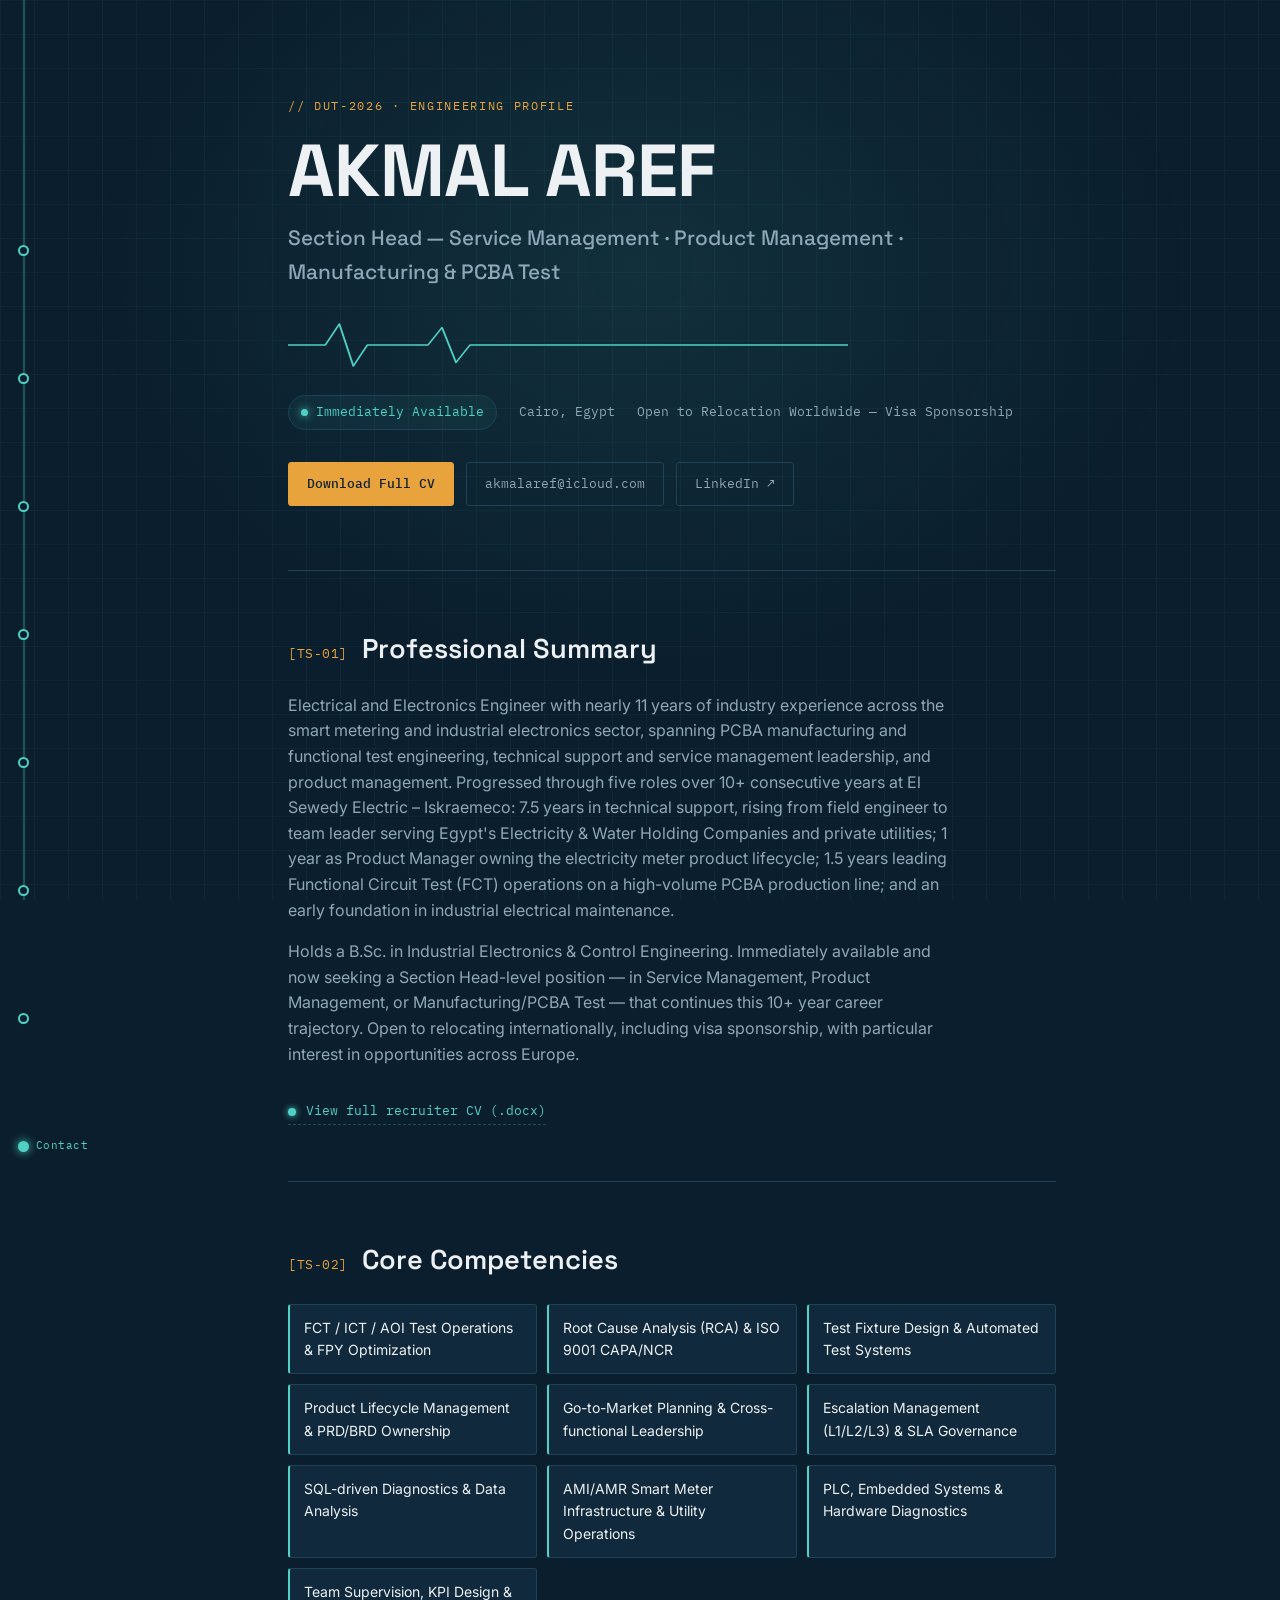
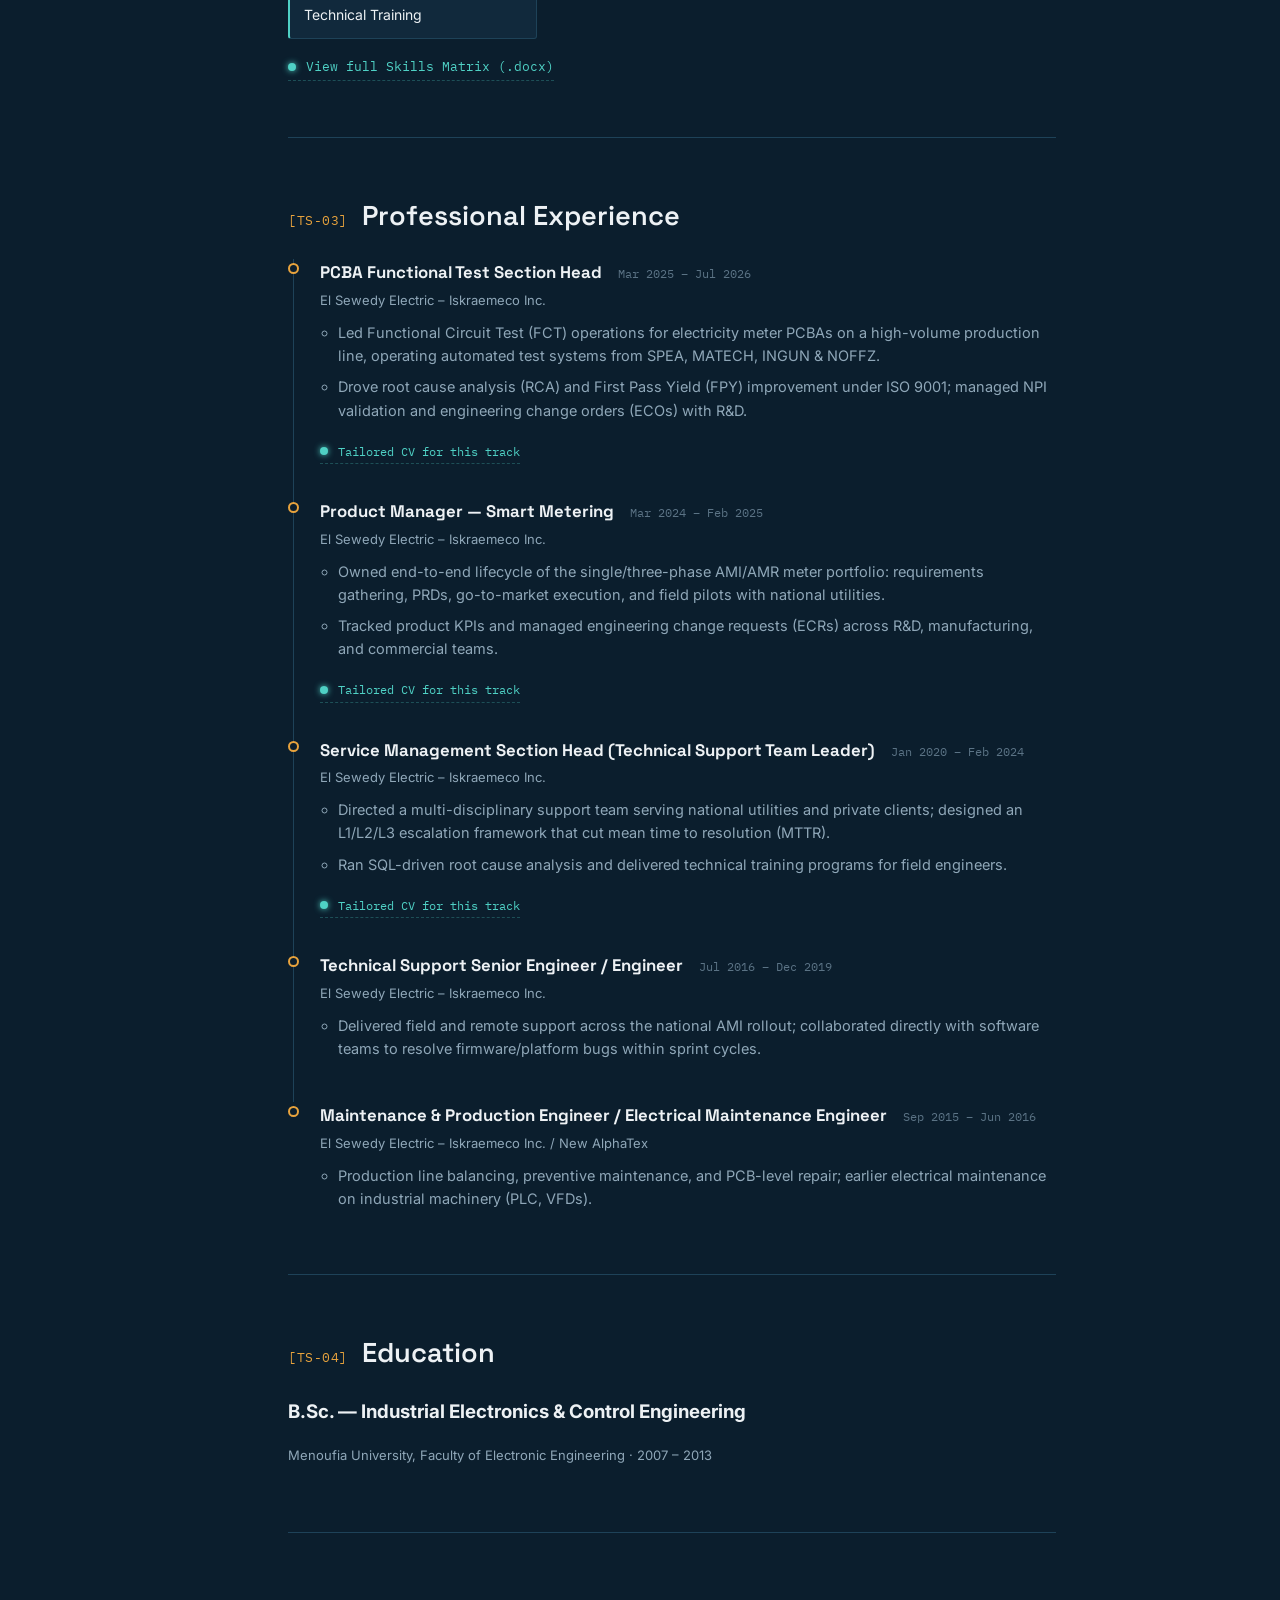
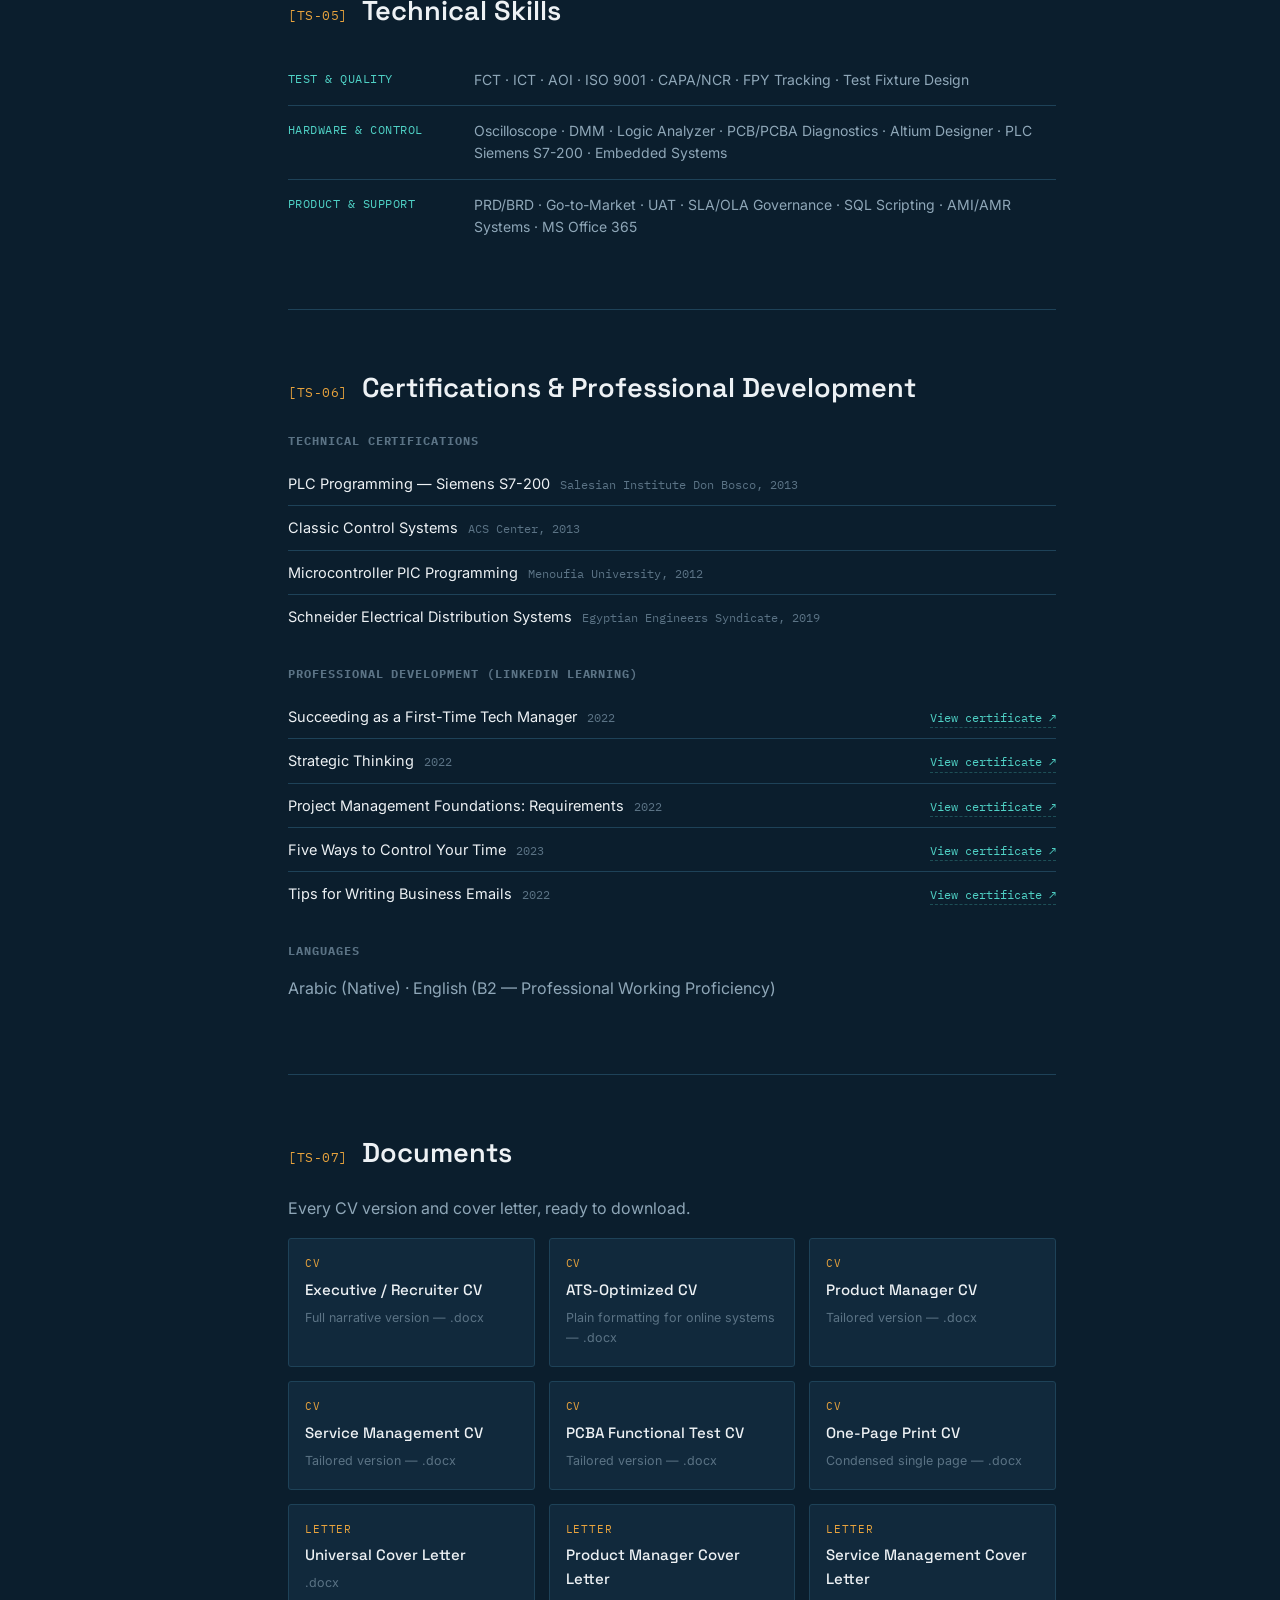
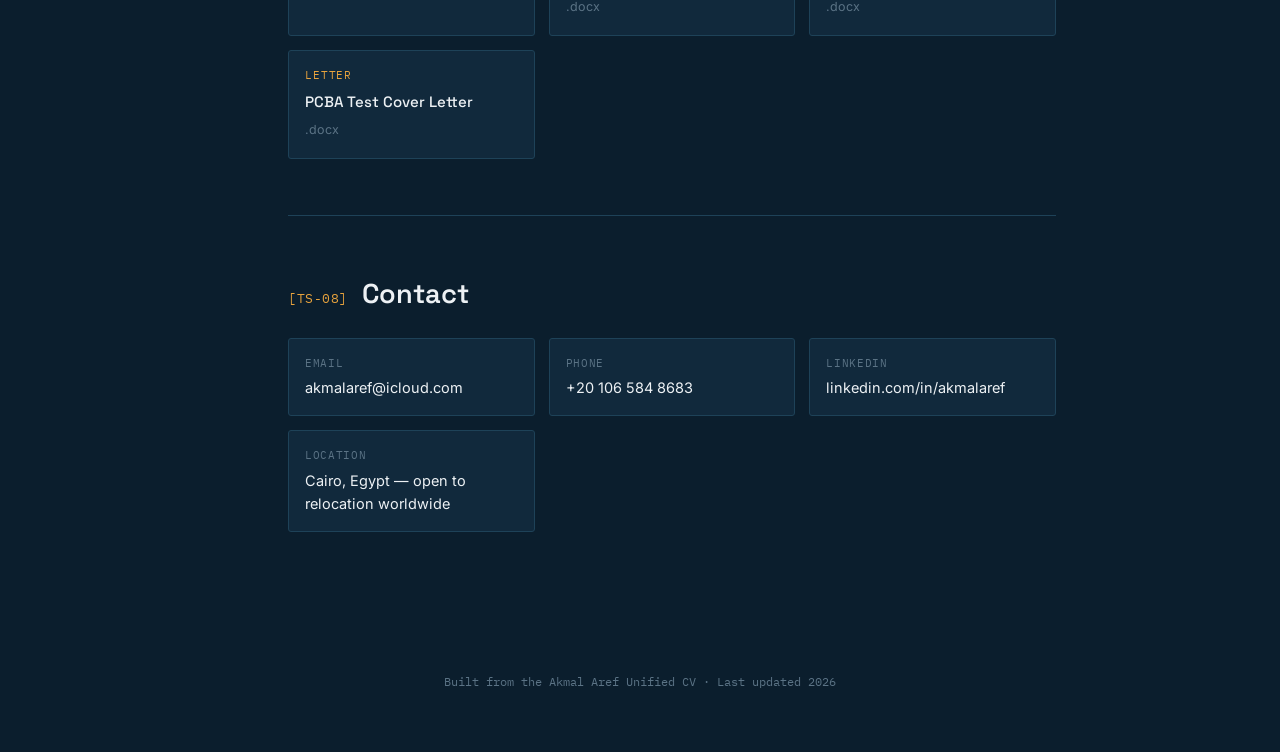
==== index.html @ 7214b097 "Add files via upload" ====
<!DOCTYPE html>
<html lang="en">
<head>
<meta charset="UTF-8" />
<meta name="viewport" content="width=device-width, initial-scale=1.0" />
<title>Akmal Aref — Section Head | Service Management · Product Management · Manufacturing &amp; PCBA Test</title>
<meta name="description" content="Portfolio of Akmal Aref — Electrical &amp; Electronics Engineer, 11+ years across service management, product management, and PCBA manufacturing test." />
<link rel="preconnect" href="https://fonts.googleapis.com">
<link rel="preconnect" href="https://fonts.gstatic.com" crossorigin>
<link href="https://fonts.googleapis.com/css2?family=Space+Grotesk:wght@400;500;600;700&family=Inter:wght@400;500;600&family=IBM+Plex+Mono:wght@400;500&display=swap" rel="stylesheet">
<link rel="stylesheet" href="css/styles.css">
</head>
<body>

  <!-- Background layers -->
  <div class="bg-grid" aria-hidden="true"></div>
  <div class="bg-glow" aria-hidden="true"></div>

  <!-- Circuit trace spine (nav + signature element) -->
  <nav class="trace-nav" aria-label="Section navigation">
    <svg class="trace-line" viewBox="0 0 40 1200" preserveAspectRatio="none" aria-hidden="true">
      <path d="M20 0 L20 1200" />
    </svg>
    <ul>
      <li><a href="#summary" data-label="TS-01"><span class="node"></span><span class="node-label">Summary</span></a></li>
      <li><a href="#competencies" data-label="TS-02"><span class="node"></span><span class="node-label">Competencies</span></a></li>
      <li><a href="#experience" data-label="TS-03"><span class="node"></span><span class="node-label">Experience</span></a></li>
      <li><a href="#education" data-label="TS-04"><span class="node"></span><span class="node-label">Education</span></a></li>
      <li><a href="#skills" data-label="TS-05"><span class="node"></span><span class="node-label">Skills</span></a></li>
      <li><a href="#certifications" data-label="TS-06"><span class="node"></span><span class="node-label">Certifications</span></a></li>
      <li><a href="#documents" data-label="TS-07"><span class="node"></span><span class="node-label">Documents</span></a></li>
      <li><a href="#contact" data-label="TS-08"><span class="node"></span><span class="node-label">Contact</span></a></li>
    </ul>
  </nav>

  <header class="hero">
    <div class="hero-inner">
      <p class="eyebrow">// DUT-2026 · ENGINEERING PROFILE</p>
      <h1>AKMAL AREF</h1>
      <p class="hero-role">Section Head — Service Management · Product Management · Manufacturing &amp; PCBA Test</p>

      <svg class="scope-trace" viewBox="0 0 600 80" preserveAspectRatio="none" aria-hidden="true">
        <polyline class="scope-path" points="0,40 40,40 55,10 70,70 85,40 130,40 150,40 165,15 180,65 195,40 240,40 600,40" />
      </svg>

      <div class="hero-meta">
        <span class="status-chip"><span class="dot"></span> Immediately Available</span>
        <span class="meta-item">Cairo, Egypt</span>
        <span class="meta-item">Open to Relocation Worldwide — Visa Sponsorship</span>
      </div>

      <div class="hero-links">
        <a class="btn btn-primary" href="documents/Akmal_Aref_CV_Unified_Formatted.docx" download>Download Full CV</a>
        <a class="btn btn-ghost" href="mailto:akmalaref@icloud.com">akmalaref@icloud.com</a>
        <a class="btn btn-ghost" href="https://linkedin.com/in/akmalaref" target="_blank" rel="noopener">LinkedIn ↗</a>
      </div>
    </div>
  </header>

  <main>

    <!-- TS-01 SUMMARY -->
    <section id="summary" class="station">
      <div class="station-head">
        <span class="station-code">[TS-01]</span>
        <h2>Professional Summary</h2>
      </div>
      <div class="station-body">
        <p>
          Electrical and Electronics Engineer with nearly 11 years of industry experience across the smart
          metering and industrial electronics sector, spanning PCBA manufacturing and functional test
          engineering, technical support and service management leadership, and product management.
          Progressed through five roles over 10+ consecutive years at El Sewedy Electric – Iskraemeco:
          7.5 years in technical support, rising from field engineer to team leader serving Egypt's
          Electricity &amp; Water Holding Companies and private utilities; 1 year as Product Manager owning
          the electricity meter product lifecycle; 1.5 years leading Functional Circuit Test (FCT)
          operations on a high-volume PCBA production line; and an early foundation in industrial
          electrical maintenance.
        </p>
        <p>
          Holds a B.Sc. in Industrial Electronics &amp; Control Engineering. Immediately available and
          now seeking a Section Head-level position — in Service Management, Product Management, or
          Manufacturing/PCBA Test — that continues this 10+ year career trajectory. Open to relocating
          internationally, including visa sponsorship, with particular interest in opportunities across Europe.
        </p>
        <a class="doc-link" href="documents/Akmal_Aref_CV_Unified_Formatted.docx" download>
          <span class="pin"></span> View full recruiter CV (.docx)
        </a>
      </div>
    </section>

    <!-- TS-02 CORE COMPETENCIES -->
    <section id="competencies" class="station">
      <div class="station-head">
        <span class="station-code">[TS-02]</span>
        <h2>Core Competencies</h2>
      </div>
      <div class="station-body">
        <ul class="chip-grid">
          <li>FCT / ICT / AOI Test Operations &amp; FPY Optimization</li>
          <li>Root Cause Analysis (RCA) &amp; ISO 9001 CAPA/NCR</li>
          <li>Test Fixture Design &amp; Automated Test Systems</li>
          <li>Product Lifecycle Management &amp; PRD/BRD Ownership</li>
          <li>Go-to-Market Planning &amp; Cross-functional Leadership</li>
          <li>Escalation Management (L1/L2/L3) &amp; SLA Governance</li>
          <li>SQL-driven Diagnostics &amp; Data Analysis</li>
          <li>AMI/AMR Smart Meter Infrastructure &amp; Utility Operations</li>
          <li>PLC, Embedded Systems &amp; Hardware Diagnostics</li>
          <li>Team Supervision, KPI Design &amp; Technical Training</li>
        </ul>
        <a class="doc-link" href="documents/17_Skills_Matrix.docx" download>
          <span class="pin"></span> View full Skills Matrix (.docx)
        </a>
      </div>
    </section>

    <!-- TS-03 EXPERIENCE -->
    <section id="experience" class="station">
      <div class="station-head">
        <span class="station-code">[TS-03]</span>
        <h2>Professional Experience</h2>
      </div>
      <div class="station-body">
        <ol class="timeline">

          <li class="timeline-item">
            <div class="timeline-node"></div>
            <div class="timeline-content">
              <div class="role-head">
                <h3>PCBA Functional Test Section Head</h3>
                <span class="dates">Mar 2025 – Jul 2026</span>
              </div>
              <p class="org">El Sewedy Electric – Iskraemeco Inc.</p>
              <ul>
                <li>Led Functional Circuit Test (FCT) operations for electricity meter PCBAs on a high-volume production line, operating automated test systems from SPEA, MATECH, INGUN &amp; NOFFZ.</li>
                <li>Drove root cause analysis (RCA) and First Pass Yield (FPY) improvement under ISO 9001; managed NPI validation and engineering change orders (ECOs) with R&amp;D.</li>
              </ul>
              <a class="doc-link small" href="documents/Akmal_Aref_FCT_Manufacturing_ATS.docx" download><span class="pin"></span> Tailored CV for this track</a>
            </div>
          </li>

          <li class="timeline-item">
            <div class="timeline-node"></div>
            <div class="timeline-content">
              <div class="role-head">
                <h3>Product Manager — Smart Metering</h3>
                <span class="dates">Mar 2024 – Feb 2025</span>
              </div>
              <p class="org">El Sewedy Electric – Iskraemeco Inc.</p>
              <ul>
                <li>Owned end-to-end lifecycle of the single/three-phase AMI/AMR meter portfolio: requirements gathering, PRDs, go-to-market execution, and field pilots with national utilities.</li>
                <li>Tracked product KPIs and managed engineering change requests (ECRs) across R&amp;D, manufacturing, and commercial teams.</li>
              </ul>
              <a class="doc-link small" href="documents/Akmal_Aref_ProductManager_ATS.docx" download><span class="pin"></span> Tailored CV for this track</a>
            </div>
          </li>

          <li class="timeline-item">
            <div class="timeline-node"></div>
            <div class="timeline-content">
              <div class="role-head">
                <h3>Service Management Section Head (Technical Support Team Leader)</h3>
                <span class="dates">Jan 2020 – Feb 2024</span>
              </div>
              <p class="org">El Sewedy Electric – Iskraemeco Inc.</p>
              <ul>
                <li>Directed a multi-disciplinary support team serving national utilities and private clients; designed an L1/L2/L3 escalation framework that cut mean time to resolution (MTTR).</li>
                <li>Ran SQL-driven root cause analysis and delivered technical training programs for field engineers.</li>
              </ul>
              <a class="doc-link small" href="documents/Akmal_Aref_Service_Management_ATS.docx" download><span class="pin"></span> Tailored CV for this track</a>
            </div>
          </li>

          <li class="timeline-item">
            <div class="timeline-node"></div>
            <div class="timeline-content">
              <div class="role-head">
                <h3>Technical Support Senior Engineer / Engineer</h3>
                <span class="dates">Jul 2016 – Dec 2019</span>
              </div>
              <p class="org">El Sewedy Electric – Iskraemeco Inc.</p>
              <ul>
                <li>Delivered field and remote support across the national AMI rollout; collaborated directly with software teams to resolve firmware/platform bugs within sprint cycles.</li>
              </ul>
            </div>
          </li>

          <li class="timeline-item">
            <div class="timeline-node"></div>
            <div class="timeline-content">
              <div class="role-head">
                <h3>Maintenance &amp; Production Engineer / Electrical Maintenance Engineer</h3>
                <span class="dates">Sep 2015 – Jun 2016</span>
              </div>
              <p class="org">El Sewedy Electric – Iskraemeco Inc. / New AlphaTex</p>
              <ul>
                <li>Production line balancing, preventive maintenance, and PCB-level repair; earlier electrical maintenance on industrial machinery (PLC, VFDs).</li>
              </ul>
            </div>
          </li>

        </ol>
      </div>
    </section>

    <!-- TS-04 EDUCATION -->
    <section id="education" class="station">
      <div class="station-head">
        <span class="station-code">[TS-04]</span>
        <h2>Education</h2>
      </div>
      <div class="station-body">
        <h3>B.Sc. — Industrial Electronics &amp; Control Engineering</h3>
        <p class="org">Menoufia University, Faculty of Electronic Engineering · 2007 – 2013</p>
      </div>
    </section>

    <!-- TS-05 SKILLS -->
    <section id="skills" class="station">
      <div class="station-head">
        <span class="station-code">[TS-05]</span>
        <h2>Technical Skills</h2>
      </div>
      <div class="station-body">
        <div class="skill-row"><span class="skill-label">Test &amp; Quality</span><span>FCT · ICT · AOI · ISO 9001 · CAPA/NCR · FPY Tracking · Test Fixture Design</span></div>
        <div class="skill-row"><span class="skill-label">Hardware &amp; Control</span><span>Oscilloscope · DMM · Logic Analyzer · PCB/PCBA Diagnostics · Altium Designer · PLC Siemens S7-200 · Embedded Systems</span></div>
        <div class="skill-row"><span class="skill-label">Product &amp; Support</span><span>PRD/BRD · Go-to-Market · UAT · SLA/OLA Governance · SQL Scripting · AMI/AMR Systems · MS Office 365</span></div>
      </div>
    </section>

    <!-- TS-06 CERTIFICATIONS -->
    <section id="certifications" class="station">
      <div class="station-head">
        <span class="station-code">[TS-06]</span>
        <h2>Certifications &amp; Professional Development</h2>
      </div>
      <div class="station-body">
        <h3 class="sub-h">Technical Certifications</h3>
        <ul class="cert-list">
          <li>PLC Programming — Siemens S7-200 <span class="cert-year">Salesian Institute Don Bosco, 2013</span></li>
          <li>Classic Control Systems <span class="cert-year">ACS Center, 2013</span></li>
          <li>Microcontroller PIC Programming <span class="cert-year">Menoufia University, 2012</span></li>
          <li>Schneider Electrical Distribution Systems <span class="cert-year">Egyptian Engineers Syndicate, 2019</span></li>
        </ul>

        <h3 class="sub-h">Professional Development (LinkedIn Learning)</h3>
        <ul class="cert-list">
          <li>
            Succeeding as a First-Time Tech Manager <span class="cert-year">2022</span>
            <a class="cert-link" href="documents/certificates/CertificateOfCompletion_Succeeding_as_a_FirstTime_Tech_Manager_2019.pdf" target="_blank">View certificate ↗</a>
          </li>
          <li>
            Strategic Thinking <span class="cert-year">2022</span>
            <a class="cert-link" href="documents/certificates/CertificateOfCompletion_Strategic_Thinking_2017.pdf" target="_blank">View certificate ↗</a>
          </li>
          <li>
            Project Management Foundations: Requirements <span class="cert-year">2022</span>
            <a class="cert-link" href="documents/certificates/CertificateOfCompletion_Project_Management_Foundations_Requirements.pdf" target="_blank">View certificate ↗</a>
          </li>
          <li>
            Five Ways to Control Your Time <span class="cert-year">2023</span>
            <a class="cert-link" href="documents/certificates/CertificateOfCompletion_Five_Ways_to_Control_Your_Time.pdf" target="_blank">View certificate ↗</a>
          </li>
          <li>
            Tips for Writing Business Emails <span class="cert-year">2022</span>
            <a class="cert-link" href="documents/certificates/CertificateOfCompletion_Tips_for_Writing_Business_Emails.pdf" target="_blank">View certificate ↗</a>
          </li>
        </ul>

        <h3 class="sub-h">Languages</h3>
        <p>Arabic (Native) · English (B2 — Professional Working Proficiency)</p>
      </div>
    </section>

    <!-- TS-07 DOCUMENTS -->
    <section id="documents" class="station">
      <div class="station-head">
        <span class="station-code">[TS-07]</span>
        <h2>Documents</h2>
      </div>
      <div class="station-body">
        <p class="station-intro">Every CV version and cover letter, ready to download.</p>
        <div class="doc-grid">
          <a class="doc-card" href="documents/Akmal_Aref_CV_Unified_Formatted.docx" download>
            <span class="doc-tag">CV</span>
            <span class="doc-title">Executive / Recruiter CV</span>
            <span class="doc-sub">Full narrative version — .docx</span>
          </a>
          <a class="doc-card" href="documents/Akmal_Aref_CV_Unified_ATS.docx" download>
            <span class="doc-tag">CV</span>
            <span class="doc-title">ATS-Optimized CV</span>
            <span class="doc-sub">Plain formatting for online systems — .docx</span>
          </a>
          <a class="doc-card" href="documents/Akmal_Aref_ProductManager_ATS.docx" download>
            <span class="doc-tag">CV</span>
            <span class="doc-title">Product Manager CV</span>
            <span class="doc-sub">Tailored version — .docx</span>
          </a>
          <a class="doc-card" href="documents/Akmal_Aref_Service_Management_ATS.docx" download>
            <span class="doc-tag">CV</span>
            <span class="doc-title">Service Management CV</span>
            <span class="doc-sub">Tailored version — .docx</span>
          </a>
          <a class="doc-card" href="documents/Akmal_Aref_FCT_Manufacturing_ATS.docx" download>
            <span class="doc-tag">CV</span>
            <span class="doc-title">PCBA Functional Test CV</span>
            <span class="doc-sub">Tailored version — .docx</span>
          </a>
          <a class="doc-card" href="documents/Akmal_Aref_CV_OnePage_Print.docx" download>
            <span class="doc-tag">CV</span>
            <span class="doc-title">One-Page Print CV</span>
            <span class="doc-sub">Condensed single page — .docx</span>
          </a>
          <a class="doc-card" href="documents/Akmal_Aref_CoverLetter.docx" download>
            <span class="doc-tag">Letter</span>
            <span class="doc-title">Universal Cover Letter</span>
            <span class="doc-sub">.docx</span>
          </a>
          <a class="doc-card" href="documents/Akmal_Aref_ProductManager_CoverLetter.docx" download>
            <span class="doc-tag">Letter</span>
            <span class="doc-title">Product Manager Cover Letter</span>
            <span class="doc-sub">.docx</span>
          </a>
          <a class="doc-card" href="documents/Akmal_Aref_Service_Management_CoverLetter.docx" download>
            <span class="doc-tag">Letter</span>
            <span class="doc-title">Service Management Cover Letter</span>
            <span class="doc-sub">.docx</span>
          </a>
          <a class="doc-card" href="documents/Akmal_Aref_FCT_Manufacturing_CoverLetter.docx" download>
            <span class="doc-tag">Letter</span>
            <span class="doc-title">PCBA Test Cover Letter</span>
            <span class="doc-sub">.docx</span>
          </a>
        </div>
      </div>
    </section>

    <!-- TS-08 CONTACT -->
    <section id="contact" class="station station-contact">
      <div class="station-head">
        <span class="station-code">[TS-08]</span>
        <h2>Contact</h2>
      </div>
      <div class="station-body">
        <div class="contact-grid">
          <a class="contact-item" href="mailto:akmalaref@icloud.com">
            <span class="contact-label">Email</span>
            <span class="contact-value">akmalaref@icloud.com</span>
          </a>
          <a class="contact-item" href="tel:+201065848683">
            <span class="contact-label">Phone</span>
            <span class="contact-value">+20 106 584 8683</span>
          </a>
          <a class="contact-item" href="https://linkedin.com/in/akmalaref" target="_blank" rel="noopener">
            <span class="contact-label">LinkedIn</span>
            <span class="contact-value">linkedin.com/in/akmalaref</span>
          </a>
          <div class="contact-item">
            <span class="contact-label">Location</span>
            <span class="contact-value">Cairo, Egypt — open to relocation worldwide</span>
          </div>
        </div>
      </div>
    </section>

  </main>

  <footer class="site-footer">
    <p>Built from the Akmal Aref Unified CV · Last updated 2026</p>
  </footer>

  <script src="js/script.js"></script>
</body>
</html>
---- css/styles.css ----
/* ============================================================
   AKMAL AREF — PORTFOLIO
   Design language: engineering blueprint / circuit schematic.
   Drawn from the subject's own world — PCB test reports,
   oscilloscope traces, routed circuit boards — rather than a
   generic template.
   ============================================================ */

:root {
  /* Color */
  --bg: #0B1E2D;
  --bg-alt: #0E2434;
  --panel: #11293C;
  --panel-border: #1E4258;
  --trace: #4FD1C5;
  --trace-dim: rgba(79, 209, 197, 0.28);
  --copper: #E8A33D;
  --text: #EDF1F4;
  --text-muted: #8FA7B8;
  --text-faint: #5B7385;

  /* Type */
  --font-display: 'Space Grotesk', sans-serif;
  --font-body: 'Inter', sans-serif;
  --font-mono: 'IBM Plex Mono', monospace;

  /* Layout */
  --spine-x: 28px;
  --max-width: 880px;
  --radius: 3px;
}

@media (min-width: 720px) {
  :root { --spine-x: 48px; }
}

* { box-sizing: border-box; }

html { scroll-behavior: smooth; }

@media (prefers-reduced-motion: reduce) {
  html { scroll-behavior: auto; }
  * { animation-duration: 0.001ms !important; animation-iteration-count: 1 !important; transition-duration: 0.001ms !important; }
}

body {
  margin: 0;
  background: var(--bg);
  color: var(--text);
  font-family: var(--font-body);
  font-size: 16px;
  line-height: 1.6;
  position: relative;
  overflow-x: hidden;
}

a { color: inherit; }

/* ---------- Background layers ---------- */

.bg-grid {
  position: fixed;
  inset: 0;
  background-image:
    linear-gradient(rgba(79, 209, 197, 0.05) 1px, transparent 1px),
    linear-gradient(90deg, rgba(79, 209, 197, 0.05) 1px, transparent 1px);
  background-size: 34px 34px;
  z-index: 0;
  pointer-events: none;
}

.bg-glow {
  position: fixed;
  top: -20%;
  left: 50%;
  transform: translateX(-50%);
  width: 1200px;
  height: 900px;
  background: radial-gradient(ellipse at center, rgba(79, 209, 197, 0.10) 0%, rgba(11, 30, 45, 0) 65%);
  z-index: 0;
  pointer-events: none;
}

/* ---------- Circuit trace spine / nav ---------- */

.trace-nav {
  position: fixed;
  top: 0;
  left: 0;
  bottom: 0;
  width: var(--spine-x);
  z-index: 10;
  display: none;
}

@media (min-width: 980px) {
  .trace-nav { display: block; }
}

.trace-line {
  position: absolute;
  top: 0;
  left: 0;
  width: 100%;
  height: 100%;
}

.trace-line path {
  fill: none;
  stroke: var(--trace-dim);
  stroke-width: 2;
}

.trace-nav ul {
  position: absolute;
  top: 240px;
  left: 0;
  width: 100%;
  list-style: none;
  margin: 0;
  padding: 0;
  display: flex;
  flex-direction: column;
  gap: 108px;
}

.trace-nav a {
  position: relative;
  display: flex;
  align-items: center;
  text-decoration: none;
  height: 20px;
}

.node {
  width: 11px;
  height: 11px;
  border-radius: 50%;
  background: var(--bg);
  border: 2px solid var(--trace);
  margin-left: calc(var(--spine-x) / 2 - 6.5px);
  transition: background 0.2s ease, box-shadow 0.2s ease;
}

.trace-nav a:hover .node,
.trace-nav a:focus-visible .node {
  background: var(--trace);
  box-shadow: 0 0 10px var(--trace);
}

.node-label {
  position: absolute;
  left: calc(var(--spine-x) / 2 + 12px);
  white-space: nowrap;
  font-family: var(--font-mono);
  font-size: 11px;
  letter-spacing: 0.04em;
  color: var(--text-faint);
  opacity: 0;
  transform: translateX(-6px);
  transition: opacity 0.2s ease, transform 0.2s ease;
}

.trace-nav a:hover .node-label,
.trace-nav a:focus-visible .node-label {
  opacity: 1;
  transform: translateX(0);
  color: var(--trace);
}

.trace-nav a:focus-visible .node {
  outline: 2px solid var(--copper);
  outline-offset: 2px;
}

.trace-nav a.is-active .node {
  background: var(--trace);
  box-shadow: 0 0 10px var(--trace);
}

.trace-nav a.is-active .node-label {
  opacity: 1;
  transform: translateX(0);
  color: var(--trace);
}

/* ---------- Hero ---------- */

.hero {
  position: relative;
  z-index: 1;
  padding: 96px 24px 64px;
  max-width: var(--max-width);
  margin: 0 auto;
}

@media (min-width: 980px) {
  .hero { padding-left: calc(var(--spine-x) + 40px); }
}

.eyebrow {
  font-family: var(--font-mono);
  font-size: 12px;
  letter-spacing: 0.14em;
  color: var(--copper);
  margin: 0 0 18px;
}

.hero h1 {
  font-family: var(--font-display);
  font-weight: 700;
  font-size: clamp(2.6rem, 7vw, 4.6rem);
  letter-spacing: -0.01em;
  margin: 0;
  line-height: 1.02;
}

.hero-role {
  font-family: var(--font-display);
  font-weight: 500;
  font-size: clamp(1rem, 2.4vw, 1.3rem);
  color: var(--text-muted);
  margin: 14px 0 0;
  max-width: 640px;
}

.scope-trace {
  width: 100%;
  max-width: 560px;
  height: 56px;
  margin: 28px 0 8px;
  display: block;
}

.scope-path {
  fill: none;
  stroke: var(--trace);
  stroke-width: 2;
  stroke-linecap: round;
  stroke-linejoin: round;
  stroke-dasharray: 900;
  stroke-dashoffset: 900;
  animation: draw-scope 2.2s ease-out forwards 0.3s;
}

@keyframes draw-scope {
  to { stroke-dashoffset: 0; }
}

.hero-meta {
  display: flex;
  flex-wrap: wrap;
  gap: 14px 22px;
  align-items: center;
  margin: 22px 0 32px;
  font-family: var(--font-mono);
  font-size: 13px;
  color: var(--text-muted);
}

.status-chip {
  display: inline-flex;
  align-items: center;
  gap: 8px;
  padding: 6px 12px;
  border: 1px solid var(--panel-border);
  border-radius: 20px;
  color: var(--trace);
  background: rgba(79, 209, 197, 0.06);
}

.status-chip .dot {
  width: 7px;
  height: 7px;
  border-radius: 50%;
  background: var(--trace);
  box-shadow: 0 0 8px var(--trace);
  animation: pulse 2s ease-in-out infinite;
}

@keyframes pulse {
  0%, 100% { opacity: 1; }
  50% { opacity: 0.35; }
}

.hero-links {
  display: flex;
  flex-wrap: wrap;
  gap: 12px;
}

.btn {
  font-family: var(--font-mono);
  font-size: 13px;
  text-decoration: none;
  padding: 11px 18px;
  border-radius: var(--radius);
  border: 1px solid var(--panel-border);
  transition: border-color 0.2s ease, background 0.2s ease, transform 0.15s ease;
}

.btn-primary {
  background: var(--copper);
  border-color: var(--copper);
  color: #10202B;
  font-weight: 500;
}

.btn-primary:hover { transform: translateY(-1px); }

.btn-ghost {
  color: var(--text-muted);
  background: transparent;
}

.btn-ghost:hover {
  border-color: var(--trace);
  color: var(--trace);
}

.btn:focus-visible {
  outline: 2px solid var(--copper);
  outline-offset: 2px;
}

/* ---------- Stations (sections) ---------- */

main {
  position: relative;
  z-index: 1;
  max-width: var(--max-width);
  margin: 0 auto;
  padding: 0 24px 40px;
}

@media (min-width: 980px) {
  main { padding-left: calc(var(--spine-x) + 40px); }
}

.station {
  padding: 56px 0;
  border-top: 1px solid var(--panel-border);
  scroll-margin-top: 24px;
}

.station-head {
  display: flex;
  align-items: baseline;
  gap: 14px;
  margin-bottom: 22px;
}

.station-code {
  font-family: var(--font-mono);
  font-size: 13px;
  color: var(--copper);
  letter-spacing: 0.04em;
}

.station h2 {
  font-family: var(--font-display);
  font-weight: 600;
  font-size: clamp(1.3rem, 2.6vw, 1.7rem);
  margin: 0;
}

.station-body p {
  color: var(--text-muted);
  max-width: 66ch;
}

.station-intro {
  margin-top: 0;
}

.sub-h {
  font-family: var(--font-mono);
  font-size: 12px;
  letter-spacing: 0.08em;
  text-transform: uppercase;
  color: var(--text-faint);
  margin: 26px 0 12px;
}

.sub-h:first-of-type { margin-top: 4px; }

/* Doc link (inline, under summary/competencies) */

.doc-link {
  display: inline-flex;
  align-items: center;
  gap: 10px;
  margin-top: 18px;
  font-family: var(--font-mono);
  font-size: 13px;
  text-decoration: none;
  color: var(--trace);
  border-bottom: 1px dashed var(--trace-dim);
  padding-bottom: 2px;
  transition: color 0.2s ease, border-color 0.2s ease;
}

.doc-link:hover { color: var(--copper); border-color: var(--copper); }

.doc-link.small { font-size: 12px; margin-top: 12px; }

.pin {
  width: 8px;
  height: 8px;
  border-radius: 50%;
  background: currentColor;
  box-shadow: 0 0 6px currentColor;
  flex-shrink: 0;
}

/* Competencies chip grid */

.chip-grid {
  list-style: none;
  margin: 0;
  padding: 0;
  display: grid;
  grid-template-columns: repeat(auto-fit, minmax(230px, 1fr));
  gap: 10px;
}

.chip-grid li {
  font-size: 14px;
  padding: 12px 14px;
  background: var(--panel);
  border: 1px solid var(--panel-border);
  border-radius: var(--radius);
  border-left: 2px solid var(--trace);
}

/* Timeline (experience) */

.timeline {
  list-style: none;
  margin: 0;
  padding: 0;
  position: relative;
}

.timeline-item {
  position: relative;
  padding-left: 26px;
  padding-bottom: 34px;
  border-left: 1px solid var(--panel-border);
  margin-left: 5px;
}

.timeline-item:last-child { border-color: transparent; padding-bottom: 0; }

.timeline-node {
  position: absolute;
  left: -6px;
  top: 4px;
  width: 11px;
  height: 11px;
  border-radius: 50%;
  background: var(--bg);
  border: 2px solid var(--copper);
}

.role-head {
  display: flex;
  flex-wrap: wrap;
  align-items: baseline;
  gap: 8px 16px;
}

.role-head h3 {
  font-family: var(--font-display);
  font-size: 1.05rem;
  margin: 0;
}

.dates {
  font-family: var(--font-mono);
  font-size: 12px;
  color: var(--text-faint);
}

.org {
  font-size: 13px;
  color: var(--text-muted);
  margin: 4px 0 10px;
}

.timeline-content ul {
  margin: 0;
  padding-left: 18px;
}

.timeline-content li {
  font-size: 14.5px;
  color: var(--text-muted);
  margin-bottom: 8px;
}

/* Skills rows */

.skill-row {
  display: grid;
  grid-template-columns: 170px 1fr;
  gap: 16px;
  padding: 14px 0;
  border-bottom: 1px solid var(--panel-border);
  font-size: 14px;
  color: var(--text-muted);
}

.skill-row:last-child { border-bottom: none; }

.skill-label {
  font-family: var(--font-mono);
  font-size: 12px;
  color: var(--trace);
  text-transform: uppercase;
  letter-spacing: 0.04em;
}

@media (max-width: 560px) {
  .skill-row { grid-template-columns: 1fr; gap: 4px; }
}

/* Certifications */

.cert-list {
  list-style: none;
  margin: 0 0 8px;
  padding: 0;
}

.cert-list li {
  display: flex;
  flex-wrap: wrap;
  align-items: baseline;
  gap: 10px;
  padding: 10px 0;
  border-bottom: 1px solid var(--panel-border);
  font-size: 14.5px;
}

.cert-list li:last-child { border-bottom: none; }

.cert-year {
  font-family: var(--font-mono);
  font-size: 12px;
  color: var(--text-faint);
}

.cert-link {
  font-family: var(--font-mono);
  font-size: 12px;
  color: var(--trace);
  text-decoration: none;
  margin-left: auto;
  border-bottom: 1px dashed var(--trace-dim);
}

.cert-link:hover { color: var(--copper); border-color: var(--copper); }

/* Documents grid */

.doc-grid {
  display: grid;
  grid-template-columns: repeat(auto-fill, minmax(230px, 1fr));
  gap: 14px;
}

.doc-card {
  display: flex;
  flex-direction: column;
  gap: 6px;
  padding: 16px 16px 18px;
  background: var(--panel);
  border: 1px solid var(--panel-border);
  border-radius: var(--radius);
  text-decoration: none;
  transition: border-color 0.2s ease, transform 0.15s ease;
}

.doc-card:hover {
  border-color: var(--trace);
  transform: translateY(-2px);
}

.doc-tag {
  font-family: var(--font-mono);
  font-size: 10.5px;
  letter-spacing: 0.08em;
  color: var(--copper);
  text-transform: uppercase;
}

.doc-title {
  font-family: var(--font-display);
  font-weight: 500;
  font-size: 15px;
  color: var(--text);
}

.doc-sub {
  font-size: 12.5px;
  color: var(--text-faint);
}

/* Contact */

.contact-grid {
  display: grid;
  grid-template-columns: repeat(auto-fit, minmax(220px, 1fr));
  gap: 14px;
}

.contact-item {
  display: flex;
  flex-direction: column;
  gap: 4px;
  padding: 16px;
  background: var(--panel);
  border: 1px solid var(--panel-border);
  border-radius: var(--radius);
  text-decoration: none;
  transition: border-color 0.2s ease;
}

a.contact-item:hover { border-color: var(--copper); }

.contact-label {
  font-family: var(--font-mono);
  font-size: 11px;
  letter-spacing: 0.06em;
  text-transform: uppercase;
  color: var(--text-faint);
}

.contact-value {
  font-size: 14.5px;
  color: var(--text);
}

/* Footer */

.site-footer {
  position: relative;
  z-index: 1;
  text-align: center;
  padding: 32px 24px 48px;
  font-family: var(--font-mono);
  font-size: 12px;
  color: var(--text-faint);
}

/* Focus visibility globally */
a:focus-visible, button:focus-visible {
  outline: 2px solid var(--copper);
  outline-offset: 2px;
}
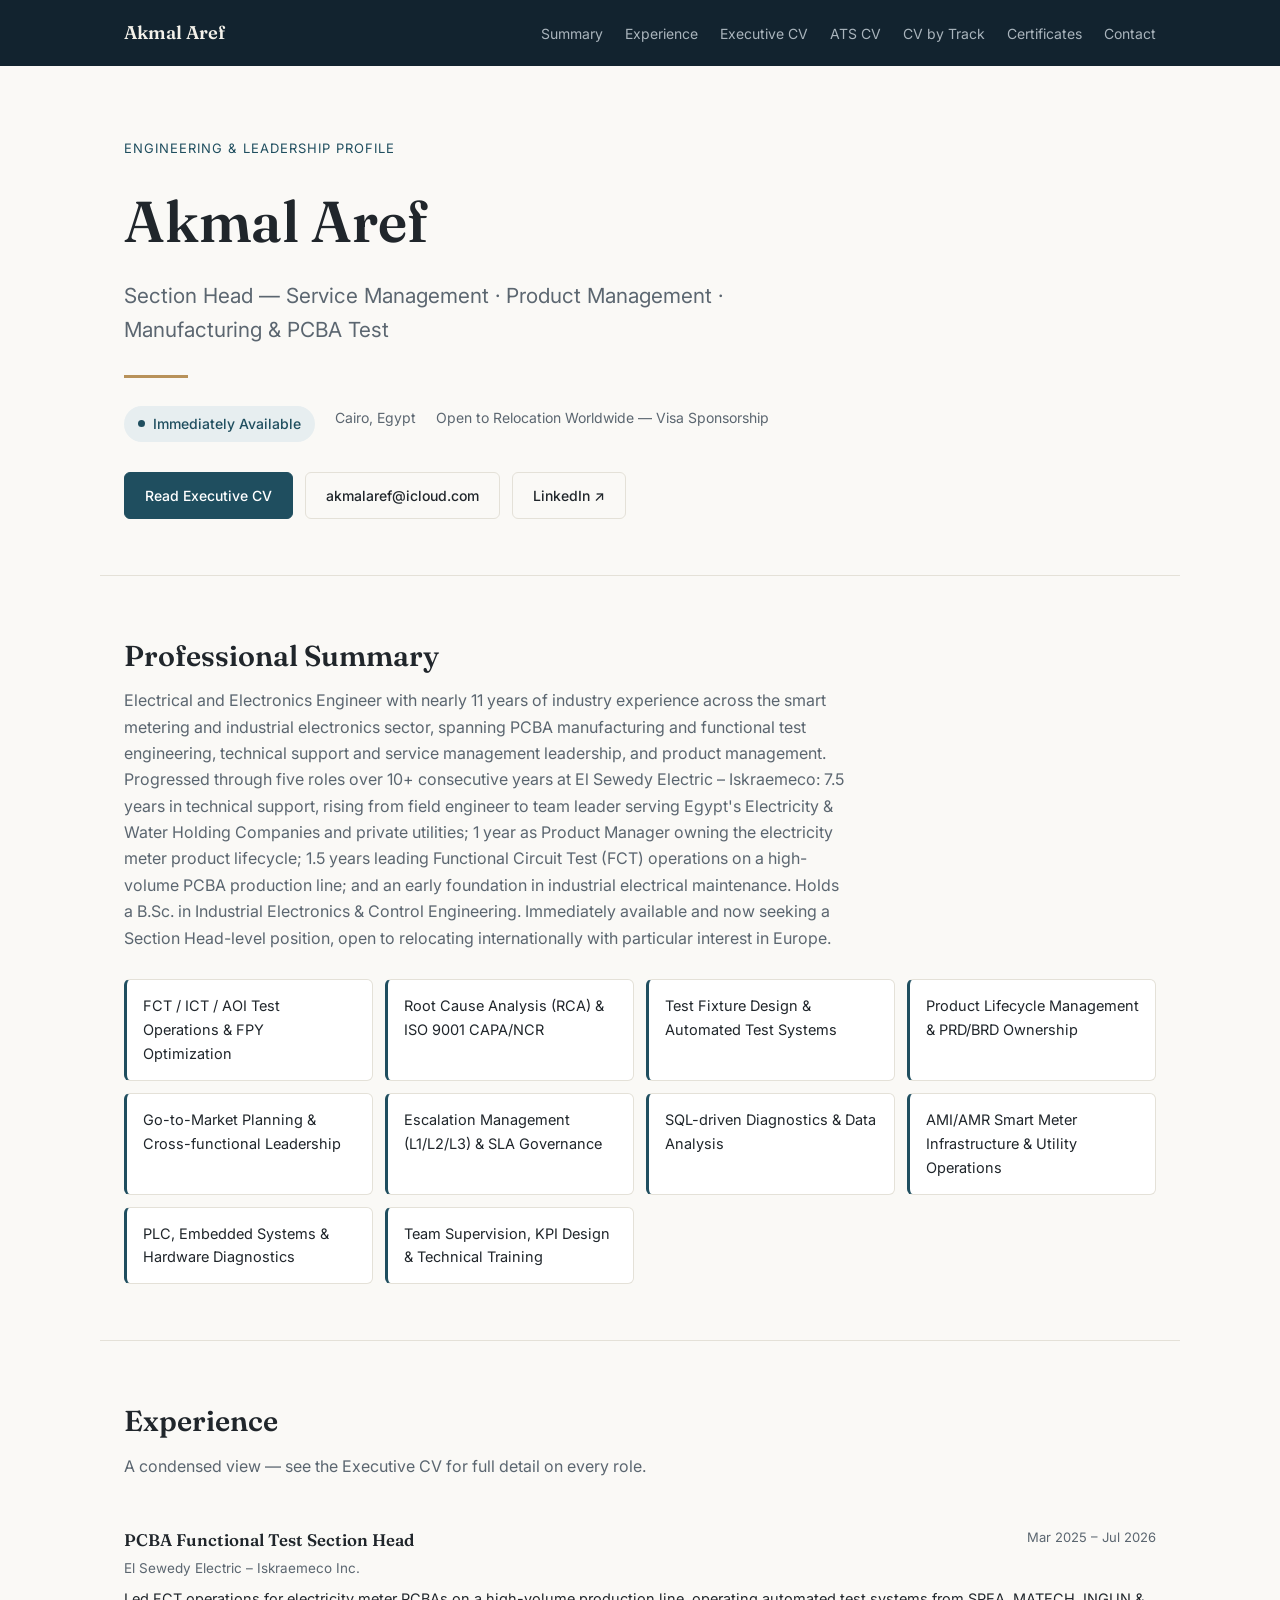
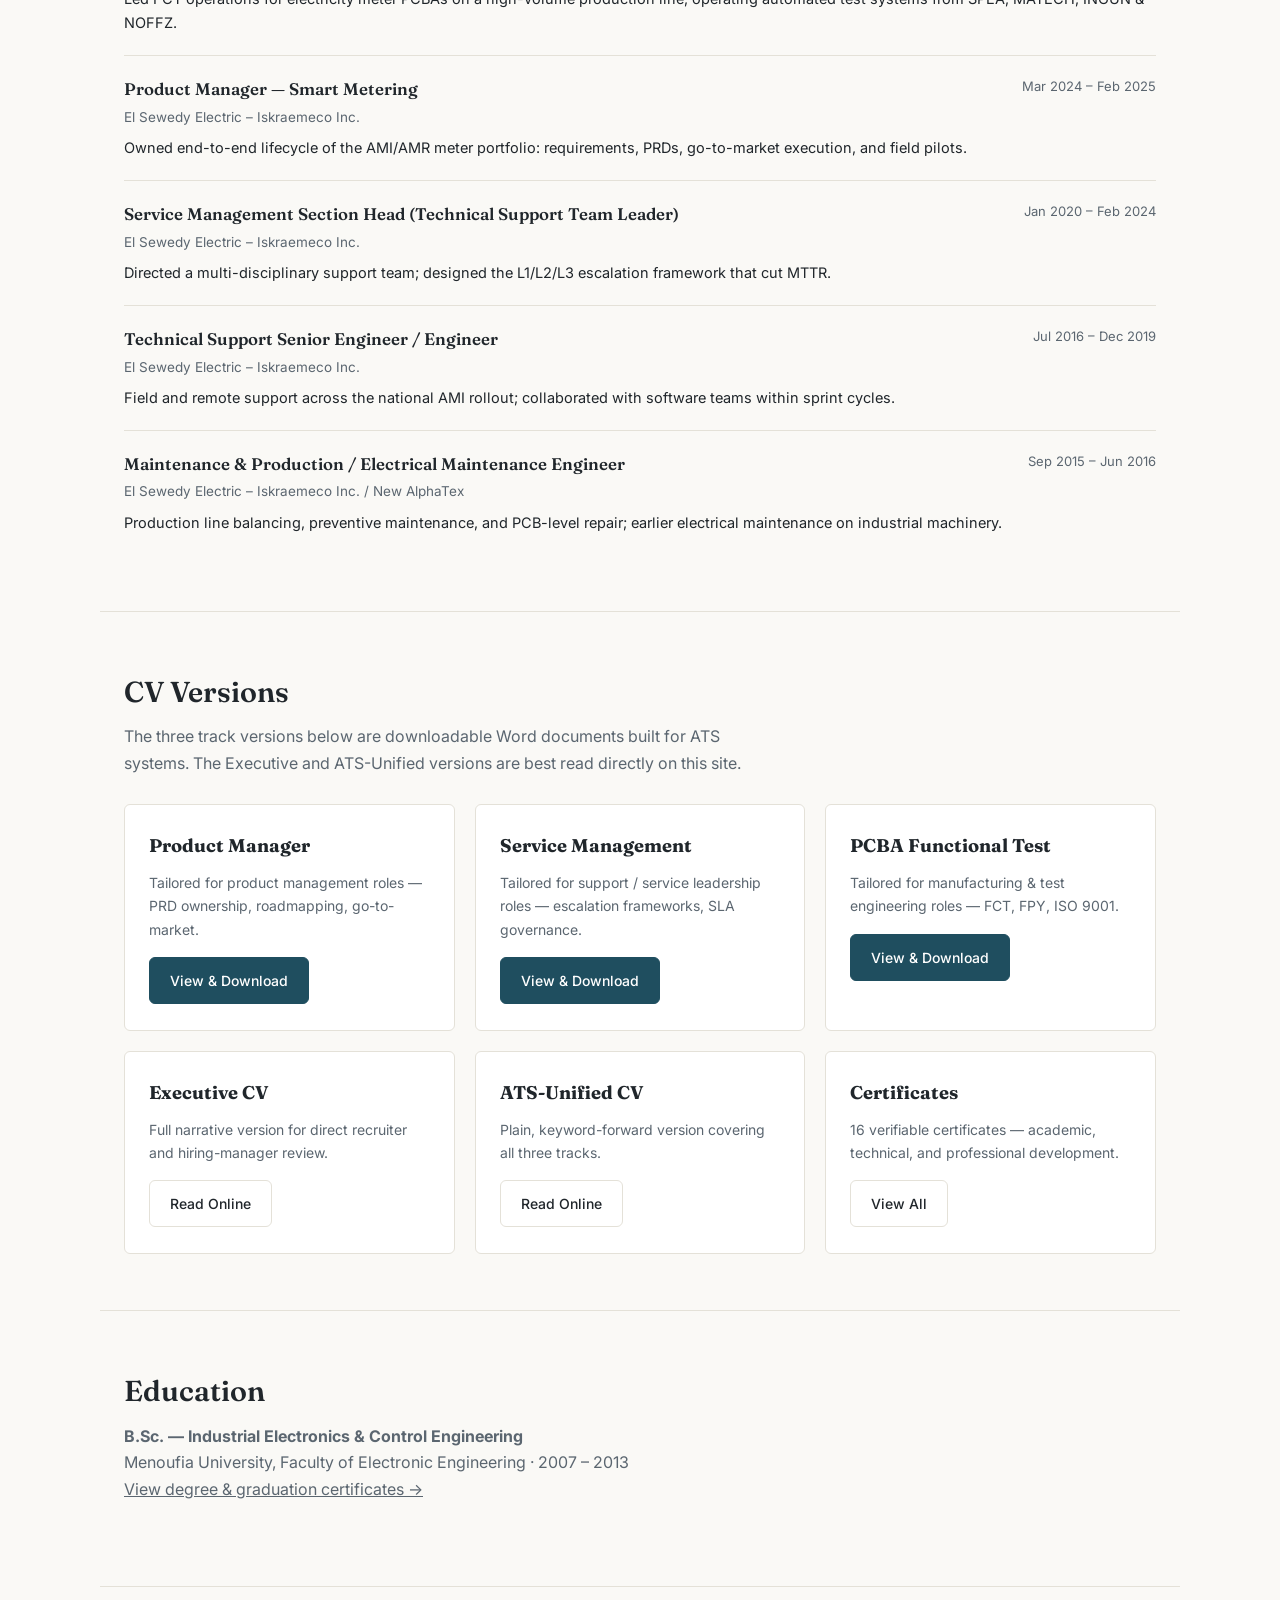
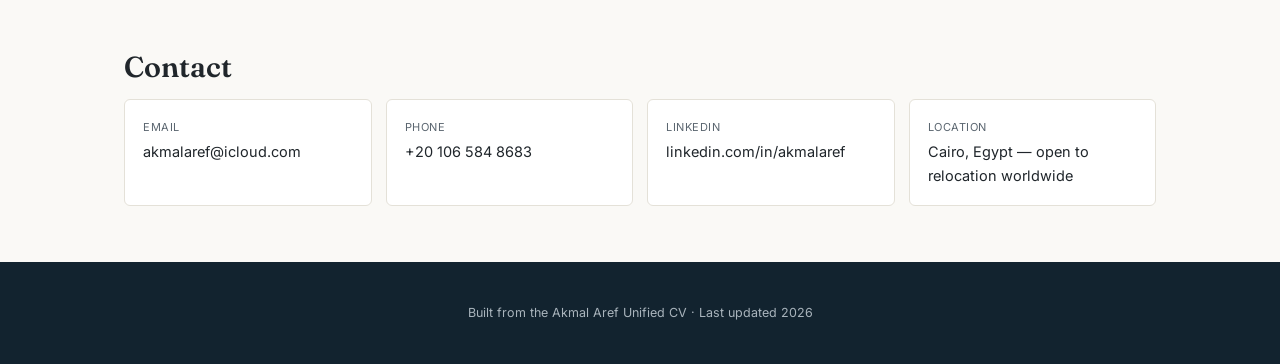
==== commit 8108b27c: "Add files via upload" ====
--- a/index.html
+++ b/index.html
@@ -3,368 +3,234 @@
 <head>
 <meta charset="UTF-8" />
 <meta name="viewport" content="width=device-width, initial-scale=1.0" />
-<title>Akmal Aref — Section Head | Service Management · Product Management · Manufacturing &amp; PCBA Test</title>
-<meta name="description" content="Portfolio of Akmal Aref — Electrical &amp; Electronics Engineer, 11+ years across service management, product management, and PCBA manufacturing test." />
+<title>Akmal Aref — Section Head | Service Management · Product Management · Manufacturing & PCBA Test</title>
+<meta name="description" content="Portfolio of Akmal Aref — Electrical & Electronics Engineer, 11+ years across service management, product management, and PCBA manufacturing test." />
+
 <link rel="preconnect" href="https://fonts.googleapis.com">
 <link rel="preconnect" href="https://fonts.gstatic.com" crossorigin>
-<link href="https://fonts.googleapis.com/css2?family=Space+Grotesk:wght@400;500;600;700&family=Inter:wght@400;500;600&family=IBM+Plex+Mono:wght@400;500&display=swap" rel="stylesheet">
-<link rel="stylesheet" href="css/styles.css">
+<link href="https://fonts.googleapis.com/css2?family=Fraunces:wght@500;600;700&family=Inter:wght@400;500;600&display=swap" rel="stylesheet">
+
+<!-- variables.css MUST come before site.css — site.css uses the variables it defines -->
+<link rel="stylesheet" href="css/variables.css">
+<link rel="stylesheet" href="css/site.css">
 </head>
 <body>
 
-  <!-- Background layers -->
-  <div class="bg-grid" aria-hidden="true"></div>
-  <div class="bg-glow" aria-hidden="true"></div>
-
-  <!-- Circuit trace spine (nav + signature element) -->
-  <nav class="trace-nav" aria-label="Section navigation">
-    <svg class="trace-line" viewBox="0 0 40 1200" preserveAspectRatio="none" aria-hidden="true">
-      <path d="M20 0 L20 1200" />
-    </svg>
-    <ul>
-      <li><a href="#summary" data-label="TS-01"><span class="node"></span><span class="node-label">Summary</span></a></li>
-      <li><a href="#competencies" data-label="TS-02"><span class="node"></span><span class="node-label">Competencies</span></a></li>
-      <li><a href="#experience" data-label="TS-03"><span class="node"></span><span class="node-label">Experience</span></a></li>
-      <li><a href="#education" data-label="TS-04"><span class="node"></span><span class="node-label">Education</span></a></li>
-      <li><a href="#skills" data-label="TS-05"><span class="node"></span><span class="node-label">Skills</span></a></li>
-      <li><a href="#certifications" data-label="TS-06"><span class="node"></span><span class="node-label">Certifications</span></a></li>
-      <li><a href="#documents" data-label="TS-07"><span class="node"></span><span class="node-label">Documents</span></a></li>
-      <li><a href="#contact" data-label="TS-08"><span class="node"></span><span class="node-label">Contact</span></a></li>
+  <!-- ============ HEADER / NAVIGATION ============
+       This same header is pasted at the top of every page on the site.
+       EDIT the links here (and copy the change into the other pages)
+       if you rename or add a page. -->
+  <header class="site-header">
+    <div class="nav-inner">
+      <a class="nav-brand" href="index.html">Akmal Aref</a>
+      <button class="nav-toggle" id="nav-toggle" aria-expanded="false" aria-controls="nav-links">Menu</button>
+      <ul class="nav-links" id="nav-links">
+        <li><a href="index.html#summary">Summary</a></li>
+        <li><a href="index.html#experience">Experience</a></li>
+        <li><a href="cv/executive.html">Executive CV</a></li>
+        <li><a href="cv/ats-unified.html">ATS CV</a></li>
+        <li><a href="index.html#tracks">CV by Track</a></li>
+        <li><a href="certificates.html">Certificates</a></li>
+        <li><a href="index.html#contact">Contact</a></li>
+      </ul>
+    </div>
+  </header>
+
+
+  <!-- ============ HERO ============
+       EDIT: your name, target roles, and availability status live here. -->
+  <section class="hero">
+    <p class="hero-eyebrow">Engineering &amp; Leadership Profile</p>
+    <h1>Akmal Aref</h1>
+    <p class="hero-role">
+      Section Head — Service Management · Product Management · Manufacturing &amp; PCBA Test
+    </p>
+    <hr class="hero-divider" />
+
+    <div class="hero-meta">
+      <!-- EDIT: remove this pill once you're no longer immediately available -->
+      <span class="status-pill"><span class="dot"></span> Immediately Available</span>
+      <span>Cairo, Egypt</span>
+      <span>Open to Relocation Worldwide — Visa Sponsorship</span>
+    </div>
+
+    <div class="hero-actions">
+      <a class="btn btn-primary" href="cv/executive.html">Read Executive CV</a>
+      <a class="btn btn-ghost" href="mailto:akmalaref@icloud.com">akmalaref@icloud.com</a>
+      <a class="btn btn-ghost" href="https://linkedin.com/in/akmalaref" target="_blank" rel="noopener">LinkedIn ↗</a>
+    </div>
+  </section>
+
+
+  <!-- ============ SUMMARY ============ -->
+  <section class="section" id="summary">
+    <h2 class="section-title">Professional Summary</h2>
+    <p class="section-intro" style="max-width:72ch;">
+      Electrical and Electronics Engineer with nearly 11 years of industry experience across the smart
+      metering and industrial electronics sector, spanning PCBA manufacturing and functional test
+      engineering, technical support and service management leadership, and product management.
+      Progressed through five roles over 10+ consecutive years at El Sewedy Electric – Iskraemeco: 7.5
+      years in technical support, rising from field engineer to team leader serving Egypt's Electricity
+      &amp; Water Holding Companies and private utilities; 1 year as Product Manager owning the electricity
+      meter product lifecycle; 1.5 years leading Functional Circuit Test (FCT) operations on a high-volume
+      PCBA production line; and an early foundation in industrial electrical maintenance. Holds a B.Sc. in
+      Industrial Electronics &amp; Control Engineering. Immediately available and now seeking a Section
+      Head-level position, open to relocating internationally with particular interest in Europe.
+    </p>
+
+    <!-- EDIT: add/remove <li> items — the grid re-flows automatically -->
+    <ul class="chip-grid">
+      <li>FCT / ICT / AOI Test Operations &amp; FPY Optimization</li>
+      <li>Root Cause Analysis (RCA) &amp; ISO 9001 CAPA/NCR</li>
+      <li>Test Fixture Design &amp; Automated Test Systems</li>
+      <li>Product Lifecycle Management &amp; PRD/BRD Ownership</li>
+      <li>Go-to-Market Planning &amp; Cross-functional Leadership</li>
+      <li>Escalation Management (L1/L2/L3) &amp; SLA Governance</li>
+      <li>SQL-driven Diagnostics &amp; Data Analysis</li>
+      <li>AMI/AMR Smart Meter Infrastructure &amp; Utility Operations</li>
+      <li>PLC, Embedded Systems &amp; Hardware Diagnostics</li>
+      <li>Team Supervision, KPI Design &amp; Technical Training</li>
     </ul>
-  </nav>
-
-  <header class="hero">
-    <div class="hero-inner">
-      <p class="eyebrow">// DUT-2026 · ENGINEERING PROFILE</p>
-      <h1>AKMAL AREF</h1>
-      <p class="hero-role">Section Head — Service Management · Product Management · Manufacturing &amp; PCBA Test</p>
-
-      <svg class="scope-trace" viewBox="0 0 600 80" preserveAspectRatio="none" aria-hidden="true">
-        <polyline class="scope-path" points="0,40 40,40 55,10 70,70 85,40 130,40 150,40 165,15 180,65 195,40 240,40 600,40" />
-      </svg>
-
-      <div class="hero-meta">
-        <span class="status-chip"><span class="dot"></span> Immediately Available</span>
-        <span class="meta-item">Cairo, Egypt</span>
-        <span class="meta-item">Open to Relocation Worldwide — Visa Sponsorship</span>
+  </section>
+
+
+  <!-- ============ EXPERIENCE (condensed) ============
+       EDIT: copy one .exp-item block to add a role. Full detail for
+       each version lives on the dedicated CV pages, linked below. -->
+  <section class="section" id="experience">
+    <h2 class="section-title">Experience</h2>
+    <p class="section-intro">A condensed view — see the Executive CV for full detail on every role.</p>
+
+    <ul class="exp-list">
+      <li class="exp-item">
+        <div class="exp-row">
+          <span class="exp-role">PCBA Functional Test Section Head</span>
+          <span class="exp-dates">Mar 2025 – Jul 2026</span>
+        </div>
+        <p class="exp-org">El Sewedy Electric – Iskraemeco Inc.</p>
+        <p class="exp-line">Led FCT operations for electricity meter PCBAs on a high-volume production line, operating automated test systems from SPEA, MATECH, INGUN &amp; NOFFZ.</p>
+      </li>
+
+      <li class="exp-item">
+        <div class="exp-row">
+          <span class="exp-role">Product Manager — Smart Metering</span>
+          <span class="exp-dates">Mar 2024 – Feb 2025</span>
+        </div>
+        <p class="exp-org">El Sewedy Electric – Iskraemeco Inc.</p>
+        <p class="exp-line">Owned end-to-end lifecycle of the AMI/AMR meter portfolio: requirements, PRDs, go-to-market execution, and field pilots.</p>
+      </li>
+
+      <li class="exp-item">
+        <div class="exp-row">
+          <span class="exp-role">Service Management Section Head (Technical Support Team Leader)</span>
+          <span class="exp-dates">Jan 2020 – Feb 2024</span>
+        </div>
+        <p class="exp-org">El Sewedy Electric – Iskraemeco Inc.</p>
+        <p class="exp-line">Directed a multi-disciplinary support team; designed the L1/L2/L3 escalation framework that cut MTTR.</p>
+      </li>
+
+      <li class="exp-item">
+        <div class="exp-row">
+          <span class="exp-role">Technical Support Senior Engineer / Engineer</span>
+          <span class="exp-dates">Jul 2016 – Dec 2019</span>
+        </div>
+        <p class="exp-org">El Sewedy Electric – Iskraemeco Inc.</p>
+        <p class="exp-line">Field and remote support across the national AMI rollout; collaborated with software teams within sprint cycles.</p>
+      </li>
+
+      <li class="exp-item">
+        <div class="exp-row">
+          <span class="exp-role">Maintenance &amp; Production / Electrical Maintenance Engineer</span>
+          <span class="exp-dates">Sep 2015 – Jun 2016</span>
+        </div>
+        <p class="exp-org">El Sewedy Electric – Iskraemeco Inc. / New AlphaTex</p>
+        <p class="exp-line">Production line balancing, preventive maintenance, and PCB-level repair; earlier electrical maintenance on industrial machinery.</p>
+      </li>
+    </ul>
+  </section>
+
+
+  <!-- ============ CV BY TRACK ============
+       Links to the 3 downloadable ATS versions + the 2 full-read
+       versions + certificates. EDIT: add a card here for any new page. -->
+  <section class="section" id="tracks">
+    <h2 class="section-title">CV Versions</h2>
+    <p class="section-intro">
+      The three track versions below are downloadable Word documents built for ATS systems.
+      The Executive and ATS-Unified versions are best read directly on this site.
+    </p>
+
+    <div class="track-grid">
+      <a class="track-card" href="cv/product-manager.html">
+        <h3>Product Manager</h3>
+        <p>Tailored for product management roles — PRD ownership, roadmapping, go-to-market.</p>
+        <span class="btn btn-primary">View &amp; Download</span>
+      </a>
+      <a class="track-card" href="cv/service-management.html">
+        <h3>Service Management</h3>
+        <p>Tailored for support / service leadership roles — escalation frameworks, SLA governance.</p>
+        <span class="btn btn-primary">View &amp; Download</span>
+      </a>
+      <a class="track-card" href="cv/pcba-test.html">
+        <h3>PCBA Functional Test</h3>
+        <p>Tailored for manufacturing &amp; test engineering roles — FCT, FPY, ISO 9001.</p>
+        <span class="btn btn-primary">View &amp; Download</span>
+      </a>
+      <a class="track-card" href="cv/executive.html">
+        <h3>Executive CV</h3>
+        <p>Full narrative version for direct recruiter and hiring-manager review.</p>
+        <span class="btn btn-ghost">Read Online</span>
+      </a>
+      <a class="track-card" href="cv/ats-unified.html">
+        <h3>ATS-Unified CV</h3>
+        <p>Plain, keyword-forward version covering all three tracks.</p>
+        <span class="btn btn-ghost">Read Online</span>
+      </a>
+      <a class="track-card" href="certificates.html">
+        <h3>Certificates</h3>
+        <p>16 verifiable certificates — academic, technical, and professional development.</p>
+        <span class="btn btn-ghost">View All</span>
+      </a>
+    </div>
+  </section>
+
+
+  <!-- ============ EDUCATION ============ -->
+  <section class="section">
+    <h2 class="section-title">Education</h2>
+    <p class="section-intro">
+      <strong>B.Sc. — Industrial Electronics &amp; Control Engineering</strong><br>
+      Menoufia University, Faculty of Electronic Engineering · 2007 – 2013<br>
+      <a href="certificates.html">View degree &amp; graduation certificates →</a>
+    </p>
+  </section>
+
+
+  <!-- ============ CONTACT ============ -->
+  <section class="section" id="contact">
+    <h2 class="section-title">Contact</h2>
+    <div class="contact-grid">
+      <a class="contact-item" href="mailto:akmalaref@icloud.com">
+        <span class="contact-label">Email</span>
+        <span class="contact-value">akmalaref@icloud.com</span>
+      </a>
+      <a class="contact-item" href="tel:+201065848683">
+        <span class="contact-label">Phone</span>
+        <span class="contact-value">+20 106 584 8683</span>
+      </a>
+      <a class="contact-item" href="https://linkedin.com/in/akmalaref" target="_blank" rel="noopener">
+        <span class="contact-label">LinkedIn</span>
+        <span class="contact-value">linkedin.com/in/akmalaref</span>
+      </a>
+      <div class="contact-item">
+        <span class="contact-label">Location</span>
+        <span class="contact-value">Cairo, Egypt — open to relocation worldwide</span>
       </div>
-
-      <div class="hero-links">
-        <a class="btn btn-primary" href="documents/Akmal_Aref_CV_Unified_Formatted.docx" download>Download Full CV</a>
-        <a class="btn btn-ghost" href="mailto:akmalaref@icloud.com">akmalaref@icloud.com</a>
-        <a class="btn btn-ghost" href="https://linkedin.com/in/akmalaref" target="_blank" rel="noopener">LinkedIn ↗</a>
-      </div>
-    </div>
-  </header>
-
-  <main>
-
-    <!-- TS-01 SUMMARY -->
-    <section id="summary" class="station">
-      <div class="station-head">
-        <span class="station-code">[TS-01]</span>
-        <h2>Professional Summary</h2>
-      </div>
-      <div class="station-body">
-        <p>
-          Electrical and Electronics Engineer with nearly 11 years of industry experience across the smart
-          metering and industrial electronics sector, spanning PCBA manufacturing and functional test
-          engineering, technical support and service management leadership, and product management.
-          Progressed through five roles over 10+ consecutive years at El Sewedy Electric – Iskraemeco:
-          7.5 years in technical support, rising from field engineer to team leader serving Egypt's
-          Electricity &amp; Water Holding Companies and private utilities; 1 year as Product Manager owning
-          the electricity meter product lifecycle; 1.5 years leading Functional Circuit Test (FCT)
-          operations on a high-volume PCBA production line; and an early foundation in industrial
-          electrical maintenance.
-        </p>
-        <p>
-          Holds a B.Sc. in Industrial Electronics &amp; Control Engineering. Immediately available and
-          now seeking a Section Head-level position — in Service Management, Product Management, or
-          Manufacturing/PCBA Test — that continues this 10+ year career trajectory. Open to relocating
-          internationally, including visa sponsorship, with particular interest in opportunities across Europe.
-        </p>
-        <a class="doc-link" href="documents/Akmal_Aref_CV_Unified_Formatted.docx" download>
-          <span class="pin"></span> View full recruiter CV (.docx)
-        </a>
-      </div>
-    </section>
-
-    <!-- TS-02 CORE COMPETENCIES -->
-    <section id="competencies" class="station">
-      <div class="station-head">
-        <span class="station-code">[TS-02]</span>
-        <h2>Core Competencies</h2>
-      </div>
-      <div class="station-body">
-        <ul class="chip-grid">
-          <li>FCT / ICT / AOI Test Operations &amp; FPY Optimization</li>
-          <li>Root Cause Analysis (RCA) &amp; ISO 9001 CAPA/NCR</li>
-          <li>Test Fixture Design &amp; Automated Test Systems</li>
-          <li>Product Lifecycle Management &amp; PRD/BRD Ownership</li>
-          <li>Go-to-Market Planning &amp; Cross-functional Leadership</li>
-          <li>Escalation Management (L1/L2/L3) &amp; SLA Governance</li>
-          <li>SQL-driven Diagnostics &amp; Data Analysis</li>
-          <li>AMI/AMR Smart Meter Infrastructure &amp; Utility Operations</li>
-          <li>PLC, Embedded Systems &amp; Hardware Diagnostics</li>
-          <li>Team Supervision, KPI Design &amp; Technical Training</li>
-        </ul>
-        <a class="doc-link" href="documents/17_Skills_Matrix.docx" download>
-          <span class="pin"></span> View full Skills Matrix (.docx)
-        </a>
-      </div>
-    </section>
-
-    <!-- TS-03 EXPERIENCE -->
-    <section id="experience" class="station">
-      <div class="station-head">
-        <span class="station-code">[TS-03]</span>
-        <h2>Professional Experience</h2>
-      </div>
-      <div class="station-body">
-        <ol class="timeline">
-
-          <li class="timeline-item">
-            <div class="timeline-node"></div>
-            <div class="timeline-content">
-              <div class="role-head">
-                <h3>PCBA Functional Test Section Head</h3>
-                <span class="dates">Mar 2025 – Jul 2026</span>
-              </div>
-              <p class="org">El Sewedy Electric – Iskraemeco Inc.</p>
-              <ul>
-                <li>Led Functional Circuit Test (FCT) operations for electricity meter PCBAs on a high-volume production line, operating automated test systems from SPEA, MATECH, INGUN &amp; NOFFZ.</li>
-                <li>Drove root cause analysis (RCA) and First Pass Yield (FPY) improvement under ISO 9001; managed NPI validation and engineering change orders (ECOs) with R&amp;D.</li>
-              </ul>
-              <a class="doc-link small" href="documents/Akmal_Aref_FCT_Manufacturing_ATS.docx" download><span class="pin"></span> Tailored CV for this track</a>
-            </div>
-          </li>
-
-          <li class="timeline-item">
-            <div class="timeline-node"></div>
-            <div class="timeline-content">
-              <div class="role-head">
-                <h3>Product Manager — Smart Metering</h3>
-                <span class="dates">Mar 2024 – Feb 2025</span>
-              </div>
-              <p class="org">El Sewedy Electric – Iskraemeco Inc.</p>
-              <ul>
-                <li>Owned end-to-end lifecycle of the single/three-phase AMI/AMR meter portfolio: requirements gathering, PRDs, go-to-market execution, and field pilots with national utilities.</li>
-                <li>Tracked product KPIs and managed engineering change requests (ECRs) across R&amp;D, manufacturing, and commercial teams.</li>
-              </ul>
-              <a class="doc-link small" href="documents/Akmal_Aref_ProductManager_ATS.docx" download><span class="pin"></span> Tailored CV for this track</a>
-            </div>
-          </li>
-
-          <li class="timeline-item">
-            <div class="timeline-node"></div>
-            <div class="timeline-content">
-              <div class="role-head">
-                <h3>Service Management Section Head (Technical Support Team Leader)</h3>
-                <span class="dates">Jan 2020 – Feb 2024</span>
-              </div>
-              <p class="org">El Sewedy Electric – Iskraemeco Inc.</p>
-              <ul>
-                <li>Directed a multi-disciplinary support team serving national utilities and private clients; designed an L1/L2/L3 escalation framework that cut mean time to resolution (MTTR).</li>
-                <li>Ran SQL-driven root cause analysis and delivered technical training programs for field engineers.</li>
-              </ul>
-              <a class="doc-link small" href="documents/Akmal_Aref_Service_Management_ATS.docx" download><span class="pin"></span> Tailored CV for this track</a>
-            </div>
-          </li>
-
-          <li class="timeline-item">
-            <div class="timeline-node"></div>
-            <div class="timeline-content">
-              <div class="role-head">
-                <h3>Technical Support Senior Engineer / Engineer</h3>
-                <span class="dates">Jul 2016 – Dec 2019</span>
-              </div>
-              <p class="org">El Sewedy Electric – Iskraemeco Inc.</p>
-              <ul>
-                <li>Delivered field and remote support across the national AMI rollout; collaborated directly with software teams to resolve firmware/platform bugs within sprint cycles.</li>
-              </ul>
-            </div>
-          </li>
-
-          <li class="timeline-item">
-            <div class="timeline-node"></div>
-            <div class="timeline-content">
-              <div class="role-head">
-                <h3>Maintenance &amp; Production Engineer / Electrical Maintenance Engineer</h3>
-                <span class="dates">Sep 2015 – Jun 2016</span>
-              </div>
-              <p class="org">El Sewedy Electric – Iskraemeco Inc. / New AlphaTex</p>
-              <ul>
-                <li>Production line balancing, preventive maintenance, and PCB-level repair; earlier electrical maintenance on industrial machinery (PLC, VFDs).</li>
-              </ul>
-            </div>
-          </li>
-
-        </ol>
-      </div>
-    </section>
-
-    <!-- TS-04 EDUCATION -->
-    <section id="education" class="station">
-      <div class="station-head">
-        <span class="station-code">[TS-04]</span>
-        <h2>Education</h2>
-      </div>
-      <div class="station-body">
-        <h3>B.Sc. — Industrial Electronics &amp; Control Engineering</h3>
-        <p class="org">Menoufia University, Faculty of Electronic Engineering · 2007 – 2013</p>
-      </div>
-    </section>
-
-    <!-- TS-05 SKILLS -->
-    <section id="skills" class="station">
-      <div class="station-head">
-        <span class="station-code">[TS-05]</span>
-        <h2>Technical Skills</h2>
-      </div>
-      <div class="station-body">
-        <div class="skill-row"><span class="skill-label">Test &amp; Quality</span><span>FCT · ICT · AOI · ISO 9001 · CAPA/NCR · FPY Tracking · Test Fixture Design</span></div>
-        <div class="skill-row"><span class="skill-label">Hardware &amp; Control</span><span>Oscilloscope · DMM · Logic Analyzer · PCB/PCBA Diagnostics · Altium Designer · PLC Siemens S7-200 · Embedded Systems</span></div>
-        <div class="skill-row"><span class="skill-label">Product &amp; Support</span><span>PRD/BRD · Go-to-Market · UAT · SLA/OLA Governance · SQL Scripting · AMI/AMR Systems · MS Office 365</span></div>
-      </div>
-    </section>
-
-    <!-- TS-06 CERTIFICATIONS -->
-    <section id="certifications" class="station">
-      <div class="station-head">
-        <span class="station-code">[TS-06]</span>
-        <h2>Certifications &amp; Professional Development</h2>
-      </div>
-      <div class="station-body">
-        <h3 class="sub-h">Technical Certifications</h3>
-        <ul class="cert-list">
-          <li>PLC Programming — Siemens S7-200 <span class="cert-year">Salesian Institute Don Bosco, 2013</span></li>
-          <li>Classic Control Systems <span class="cert-year">ACS Center, 2013</span></li>
-          <li>Microcontroller PIC Programming <span class="cert-year">Menoufia University, 2012</span></li>
-          <li>Schneider Electrical Distribution Systems <span class="cert-year">Egyptian Engineers Syndicate, 2019</span></li>
-        </ul>
-
-        <h3 class="sub-h">Professional Development (LinkedIn Learning)</h3>
-        <ul class="cert-list">
-          <li>
-            Succeeding as a First-Time Tech Manager <span class="cert-year">2022</span>
-            <a class="cert-link" href="documents/certificates/CertificateOfCompletion_Succeeding_as_a_FirstTime_Tech_Manager_2019.pdf" target="_blank">View certificate ↗</a>
-          </li>
-          <li>
-            Strategic Thinking <span class="cert-year">2022</span>
-            <a class="cert-link" href="documents/certificates/CertificateOfCompletion_Strategic_Thinking_2017.pdf" target="_blank">View certificate ↗</a>
-          </li>
-          <li>
-            Project Management Foundations: Requirements <span class="cert-year">2022</span>
-            <a class="cert-link" href="documents/certificates/CertificateOfCompletion_Project_Management_Foundations_Requirements.pdf" target="_blank">View certificate ↗</a>
-          </li>
-          <li>
-            Five Ways to Control Your Time <span class="cert-year">2023</span>
-            <a class="cert-link" href="documents/certificates/CertificateOfCompletion_Five_Ways_to_Control_Your_Time.pdf" target="_blank">View certificate ↗</a>
-          </li>
-          <li>
-            Tips for Writing Business Emails <span class="cert-year">2022</span>
-            <a class="cert-link" href="documents/certificates/CertificateOfCompletion_Tips_for_Writing_Business_Emails.pdf" target="_blank">View certificate ↗</a>
-          </li>
-        </ul>
-
-        <h3 class="sub-h">Languages</h3>
-        <p>Arabic (Native) · English (B2 — Professional Working Proficiency)</p>
-      </div>
-    </section>
-
-    <!-- TS-07 DOCUMENTS -->
-    <section id="documents" class="station">
-      <div class="station-head">
-        <span class="station-code">[TS-07]</span>
-        <h2>Documents</h2>
-      </div>
-      <div class="station-body">
-        <p class="station-intro">Every CV version and cover letter, ready to download.</p>
-        <div class="doc-grid">
-          <a class="doc-card" href="documents/Akmal_Aref_CV_Unified_Formatted.docx" download>
-            <span class="doc-tag">CV</span>
-            <span class="doc-title">Executive / Recruiter CV</span>
-            <span class="doc-sub">Full narrative version — .docx</span>
-          </a>
-          <a class="doc-card" href="documents/Akmal_Aref_CV_Unified_ATS.docx" download>
-            <span class="doc-tag">CV</span>
-            <span class="doc-title">ATS-Optimized CV</span>
-            <span class="doc-sub">Plain formatting for online systems — .docx</span>
-          </a>
-          <a class="doc-card" href="documents/Akmal_Aref_ProductManager_ATS.docx" download>
-            <span class="doc-tag">CV</span>
-            <span class="doc-title">Product Manager CV</span>
-            <span class="doc-sub">Tailored version — .docx</span>
-          </a>
-          <a class="doc-card" href="documents/Akmal_Aref_Service_Management_ATS.docx" download>
-            <span class="doc-tag">CV</span>
-            <span class="doc-title">Service Management CV</span>
-            <span class="doc-sub">Tailored version — .docx</span>
-          </a>
-          <a class="doc-card" href="documents/Akmal_Aref_FCT_Manufacturing_ATS.docx" download>
-            <span class="doc-tag">CV</span>
-            <span class="doc-title">PCBA Functional Test CV</span>
-            <span class="doc-sub">Tailored version — .docx</span>
-          </a>
-          <a class="doc-card" href="documents/Akmal_Aref_CV_OnePage_Print.docx" download>
-            <span class="doc-tag">CV</span>
-            <span class="doc-title">One-Page Print CV</span>
-            <span class="doc-sub">Condensed single page — .docx</span>
-          </a>
-          <a class="doc-card" href="documents/Akmal_Aref_CoverLetter.docx" download>
-            <span class="doc-tag">Letter</span>
-            <span class="doc-title">Universal Cover Letter</span>
-            <span class="doc-sub">.docx</span>
-          </a>
-          <a class="doc-card" href="documents/Akmal_Aref_ProductManager_CoverLetter.docx" download>
-            <span class="doc-tag">Letter</span>
-            <span class="doc-title">Product Manager Cover Letter</span>
-            <span class="doc-sub">.docx</span>
-          </a>
-          <a class="doc-card" href="documents/Akmal_Aref_Service_Management_CoverLetter.docx" download>
-            <span class="doc-tag">Letter</span>
-            <span class="doc-title">Service Management Cover Letter</span>
-            <span class="doc-sub">.docx</span>
-          </a>
-          <a class="doc-card" href="documents/Akmal_Aref_FCT_Manufacturing_CoverLetter.docx" download>
-            <span class="doc-tag">Letter</span>
-            <span class="doc-title">PCBA Test Cover Letter</span>
-            <span class="doc-sub">.docx</span>
-          </a>
-        </div>
-      </div>
-    </section>
-
-    <!-- TS-08 CONTACT -->
-    <section id="contact" class="station station-contact">
-      <div class="station-head">
-        <span class="station-code">[TS-08]</span>
-        <h2>Contact</h2>
-      </div>
-      <div class="station-body">
-        <div class="contact-grid">
-          <a class="contact-item" href="mailto:akmalaref@icloud.com">
-            <span class="contact-label">Email</span>
-            <span class="contact-value">akmalaref@icloud.com</span>
-          </a>
-          <a class="contact-item" href="tel:+201065848683">
-            <span class="contact-label">Phone</span>
-            <span class="contact-value">+20 106 584 8683</span>
-          </a>
-          <a class="contact-item" href="https://linkedin.com/in/akmalaref" target="_blank" rel="noopener">
-            <span class="contact-label">LinkedIn</span>
-            <span class="contact-value">linkedin.com/in/akmalaref</span>
-          </a>
-          <div class="contact-item">
-            <span class="contact-label">Location</span>
-            <span class="contact-value">Cairo, Egypt — open to relocation worldwide</span>
-          </div>
-        </div>
-      </div>
-    </section>
-
-  </main>
-
+    </div>
+  </section>
+
+
+  <!-- ============ FOOTER (same on every page) ============ -->
   <footer class="site-footer">
     <p>Built from the Akmal Aref Unified CV · Last updated 2026</p>
   </footer>
--- a/css/variables.css
+++ b/css/variables.css
@@ -0,0 +1,35 @@
+/* ============================================================
+   SHARED DESIGN TOKENS
+   Every page links this file first. Change a value here and it
+   updates everywhere it's used — this is the one place to edit
+   colors, fonts, and spacing for the whole site.
+   ============================================================ */
+
+:root {
+  /* ---- Colors ---- */
+  --color-bg: #FAF9F6;                 /* page background — warm off-white paper */
+  --color-bg-deep: #12232F;            /* dark band used in header/footer */
+  --color-surface: #FFFFFF;            /* card / panel background */
+  --color-border: #E4E1D8;             /* thin rule lines and card borders */
+  --color-text: #20262B;               /* main body text */
+  --color-text-soft: #5B6670;          /* secondary / muted text */
+  --color-text-on-dark: #F3F1EA;       /* text placed on the dark band */
+  --color-text-on-dark-soft: #A9B4BC;  /* muted text on the dark band */
+  --color-accent: #1F4E5F;             /* primary accent — matches the CV documents' brand color */
+  --color-accent-soft: #E7EEF0;        /* pale accent background (chips, hover states) */
+  --color-gold: #B8925A;               /* secondary accent used sparingly (dividers, highlights) */
+
+  /* ---- Type ---- */
+  --font-display: 'Fraunces', serif;     /* headings — elegant serif */
+  --font-body: 'Inter', sans-serif;      /* body text and UI */
+
+  /* ---- Layout ---- */
+  --max-width: 1080px;      /* overall page content width */
+  --max-width-doc: 760px;   /* narrower width for CV reading pages */
+  --radius: 6px;            /* corner rounding used on cards/buttons */
+}
+
+/* Respect users who've asked for less motion */
+@media (prefers-reduced-motion: reduce) {
+  * { animation-duration: 0.001ms !important; transition-duration: 0.001ms !important; }
+}
--- a/css/site.css
+++ b/css/site.css
@@ -0,0 +1,468 @@
+/* ============================================================
+   SITE STYLES — home page, certificates gallery, track pages
+   Professional / editorial look. Requires variables.css to be
+   linked BEFORE this file in the HTML <head>.
+   ============================================================ */
+
+* { box-sizing: border-box; }                      /* makes width/padding math predictable everywhere */
+
+html { scroll-behavior: smooth; }                  /* smooth jump when clicking nav links */
+
+body {
+  margin: 0;                                       /* remove browser default spacing */
+  background: var(--color-bg);                     /* page background color */
+  color: var(--color-text);                        /* default text color */
+  font-family: var(--font-body);                    /* default body font */
+  font-size: 16px;
+  line-height: 1.65;
+}
+
+a { color: inherit; }                              /* links inherit surrounding text color by default */
+
+img { max-width: 100%; display: block; }           /* images never overflow their container */
+
+/* ---------- Top navigation bar ---------- */
+
+.site-header {
+  background: var(--color-bg-deep);                /* dark band across the very top */
+  color: var(--color-text-on-dark);
+}
+
+.nav-inner {
+  max-width: var(--max-width);
+  margin: 0 auto;
+  padding: 18px 24px;
+  display: flex;
+  align-items: center;
+  justify-content: space-between;
+  flex-wrap: wrap;
+  gap: 12px;
+}
+
+.nav-brand {
+  font-family: var(--font-display);
+  font-weight: 600;
+  font-size: 1.15rem;
+  text-decoration: none;
+  color: var(--color-text-on-dark);
+}
+
+.nav-links {
+  display: flex;
+  flex-wrap: wrap;
+  gap: 22px;
+  list-style: none;
+  margin: 0;
+  padding: 0;
+}
+
+.nav-links a {
+  text-decoration: none;
+  font-size: 14px;
+  color: var(--color-text-on-dark-soft);
+  transition: color 0.2s ease;
+}
+
+.nav-links a:hover,
+.nav-links a:focus-visible { color: var(--color-gold); }   /* gold highlight on hover — the one accent color used sparingly */
+
+/* Hamburger button — only visible on narrow screens */
+.nav-toggle {
+  display: none;                     /* hidden by default (desktop shows full nav-links) */
+  background: none;
+  border: 1px solid var(--color-text-on-dark-soft);
+  color: var(--color-text-on-dark);
+  border-radius: var(--radius);
+  padding: 6px 10px;
+  font-size: 13px;
+  cursor: pointer;
+}
+
+@media (max-width: 720px) {
+  .nav-toggle { display: inline-block; }              /* show hamburger button on mobile */
+  .nav-links {
+    display: none;                                     /* hide full nav list by default on mobile */
+    width: 100%;
+    flex-direction: column;
+    gap: 14px;
+    padding-top: 10px;
+  }
+  .nav-links.is-open { display: flex; }                /* JS toggles this class to reveal the menu */
+}
+
+/* Portfolio link shown in the CV documents' header — EDIT this URL once the site is published */
+.portfolio-url-note {
+  font-size: 12px;
+  color: var(--color-text-on-dark-soft);
+}
+
+/* ---------- Hero (top of homepage) ---------- */
+
+.hero {
+  max-width: var(--max-width);
+  margin: 0 auto;
+  padding: 72px 24px 56px;
+}
+
+.hero-eyebrow {
+  font-size: 13px;
+  letter-spacing: 0.08em;
+  text-transform: uppercase;
+  color: var(--color-accent);
+  margin: 0 0 14px;
+}
+
+.hero h1 {
+  font-family: var(--font-display);              /* CHANGE NAME here if needed */
+  font-weight: 600;
+  font-size: clamp(2.4rem, 6vw, 3.6rem);
+  margin: 0 0 10px;
+  color: var(--color-text);
+}
+
+.hero-role {
+  font-size: clamp(1.05rem, 2.2vw, 1.3rem);        /* CHANGE headline/role text here */
+  color: var(--color-text-soft);
+  max-width: 640px;
+  margin: 0 0 28px;
+}
+
+.hero-divider {
+  width: 64px;
+  height: 3px;
+  background: var(--color-gold);                  /* the single "signature" mark — a short gold rule */
+  border: none;
+  margin: 0 0 28px;
+}
+
+.hero-meta {
+  display: flex;
+  flex-wrap: wrap;
+  gap: 14px 20px;
+  margin-bottom: 30px;
+  font-size: 14px;
+  color: var(--color-text-soft);
+}
+
+.status-pill {
+  display: inline-flex;
+  align-items: center;
+  gap: 8px;
+  padding: 6px 14px;
+  border-radius: 20px;
+  background: var(--color-accent-soft);
+  color: var(--color-accent);
+  font-weight: 500;
+}
+
+.status-pill .dot {
+  width: 7px;
+  height: 7px;
+  border-radius: 50%;
+  background: var(--color-accent);
+}
+
+.hero-actions {
+  display: flex;
+  flex-wrap: wrap;
+  gap: 12px;
+}
+
+.btn {
+  display: inline-block;
+  font-size: 14px;
+  font-weight: 500;
+  text-decoration: none;
+  padding: 11px 20px;
+  border-radius: var(--radius);
+  border: 1px solid var(--color-border);
+  transition: background 0.2s ease, border-color 0.2s ease, transform 0.15s ease;
+}
+
+.btn-primary {
+  background: var(--color-accent);                /* main call-to-action button color */
+  border-color: var(--color-accent);
+  color: #fff;
+}
+
+.btn-primary:hover { transform: translateY(-1px); }
+
+.btn-ghost {
+  background: transparent;
+  color: var(--color-text);
+}
+
+.btn-ghost:hover { border-color: var(--color-accent); color: var(--color-accent); }
+
+.btn:focus-visible { outline: 2px solid var(--color-gold); outline-offset: 2px; }  /* visible keyboard focus */
+
+/* ---------- Generic section wrapper ---------- */
+
+.section {
+  max-width: var(--max-width);
+  margin: 0 auto;
+  padding: 56px 24px;
+  border-top: 1px solid var(--color-border);       /* thin quiet rule between sections */
+}
+
+.section-title {
+  font-family: var(--font-display);
+  font-size: clamp(1.4rem, 2.6vw, 1.8rem);
+  font-weight: 600;
+  margin: 0 0 8px;
+}
+
+.section-intro {
+  color: var(--color-text-soft);
+  max-width: 64ch;
+  margin: 0 0 28px;
+}
+
+/* ---------- Summary paragraph ---------- */
+
+.summary-text p {
+  max-width: 72ch;
+  color: var(--color-text);
+}
+
+/* ---------- Competency chips ---------- */
+
+.chip-grid {
+  list-style: none;
+  margin: 0;
+  padding: 0;
+  display: grid;
+  grid-template-columns: repeat(auto-fit, minmax(240px, 1fr));
+  gap: 12px;
+}
+
+.chip-grid li {
+  background: var(--color-surface);
+  border: 1px solid var(--color-border);
+  border-left: 3px solid var(--color-accent);      /* thin accent edge — quiet, not glowing */
+  border-radius: var(--radius);
+  padding: 14px 16px;
+  font-size: 14.5px;
+}
+
+/* ---------- Experience preview list (home page) ---------- */
+
+.exp-list { list-style: none; margin: 0; padding: 0; }
+
+.exp-item {
+  padding: 20px 0;
+  border-bottom: 1px solid var(--color-border);
+}
+
+.exp-item:last-child { border-bottom: none; }
+
+.exp-row {
+  display: flex;
+  flex-wrap: wrap;
+  justify-content: space-between;
+  gap: 6px 16px;
+}
+
+.exp-role {
+  font-family: var(--font-display);
+  font-weight: 600;
+  font-size: 1.05rem;
+}
+
+.exp-dates {
+  font-size: 13px;
+  color: var(--color-text-soft);
+  white-space: nowrap;
+}
+
+.exp-org {
+  font-size: 13.5px;
+  color: var(--color-text-soft);
+  margin: 2px 0 8px;
+}
+
+.exp-item p.exp-line {
+  margin: 0;
+  font-size: 14.5px;
+  color: var(--color-text);
+}
+
+/* ---------- Track cards (Product Manager / Service Mgmt / PCBA) ---------- */
+
+.track-grid {
+  display: grid;
+  grid-template-columns: repeat(auto-fit, minmax(260px, 1fr));
+  gap: 20px;
+}
+
+.track-card {
+  background: var(--color-surface);
+  border: 1px solid var(--color-border);
+  border-radius: var(--radius);
+  padding: 26px 24px;
+  text-decoration: none;
+  color: var(--color-text);
+  display: flex;
+  flex-direction: column;
+  gap: 10px;
+  transition: box-shadow 0.2s ease, transform 0.15s ease;
+}
+
+.track-card:hover {
+  box-shadow: 0 8px 24px rgba(18, 35, 47, 0.08);   /* soft lift shadow on hover, no neon glow */
+  transform: translateY(-2px);
+}
+
+.track-card h3 {
+  font-family: var(--font-display);
+  margin: 0;
+  font-size: 1.15rem;
+}
+
+.track-card p {
+  margin: 0;
+  font-size: 14px;
+  color: var(--color-text-soft);
+}
+
+.track-card .btn { align-self: flex-start; margin-top: 6px; }
+
+/* ---------- Documents / cover-letter cards ---------- */
+
+.doc-grid {
+  display: grid;
+  grid-template-columns: repeat(auto-fill, minmax(230px, 1fr));
+  gap: 14px;
+}
+
+.doc-card {
+  display: flex;
+  flex-direction: column;
+  gap: 6px;
+  padding: 16px 16px 18px;
+  background: var(--color-surface);
+  border: 1px solid var(--color-border);
+  border-radius: var(--radius);
+  text-decoration: none;
+  transition: border-color 0.2s ease, transform 0.15s ease;
+}
+
+.doc-card:hover { border-color: var(--color-accent); transform: translateY(-2px); }
+
+.doc-tag {
+  font-size: 10.5px;
+  letter-spacing: 0.06em;
+  text-transform: uppercase;
+  color: var(--color-gold);
+  font-weight: 600;
+}
+
+.doc-title { font-family: var(--font-display); font-weight: 600; font-size: 15px; }
+
+.doc-sub { font-size: 12.5px; color: var(--color-text-soft); }
+
+/* ---------- Certificates gallery ---------- */
+
+.cert-category { margin-bottom: 44px; }
+
+.cert-category h3 {
+  font-family: var(--font-display);
+  font-size: 1.15rem;
+  margin: 0 0 4px;
+}
+
+.cert-category .cat-note {
+  font-size: 13.5px;
+  color: var(--color-text-soft);
+  margin: 0 0 18px;
+}
+
+.cert-grid {
+  display: grid;
+  grid-template-columns: repeat(auto-fill, minmax(220px, 1fr));
+  gap: 18px;
+}
+
+.cert-card {
+  background: var(--color-surface);
+  border: 1px solid var(--color-border);
+  border-radius: var(--radius);
+  overflow: hidden;
+  text-decoration: none;
+  color: var(--color-text);
+  display: flex;
+  flex-direction: column;
+  transition: box-shadow 0.2s ease, transform 0.15s ease;
+}
+
+.cert-card:hover { box-shadow: 0 8px 24px rgba(18, 35, 47, 0.08); transform: translateY(-2px); }
+
+.cert-thumb {
+  width: 100%;
+  height: 150px;
+  object-fit: cover;                                /* crop thumbnail neatly regardless of source image shape */
+  background: var(--color-accent-soft);
+  border-bottom: 1px solid var(--color-border);
+}
+
+.cert-card-body { padding: 14px 16px 16px; }
+
+.cert-name { font-weight: 600; font-size: 14px; margin: 0 0 4px; }
+
+.cert-issuer { font-size: 12.5px; color: var(--color-text-soft); margin: 0; }
+
+.cert-view {
+  font-size: 12.5px;
+  color: var(--color-accent);
+  margin-top: 8px;
+  display: inline-block;
+}
+
+/* ---------- Contact grid ---------- */
+
+.contact-grid {
+  display: grid;
+  grid-template-columns: repeat(auto-fit, minmax(220px, 1fr));
+  gap: 14px;
+}
+
+.contact-item {
+  padding: 18px;
+  background: var(--color-surface);
+  border: 1px solid var(--color-border);
+  border-radius: var(--radius);
+  text-decoration: none;
+  display: flex;
+  flex-direction: column;
+  gap: 4px;
+}
+
+.contact-item:hover { border-color: var(--color-accent); }
+
+.contact-label { font-size: 11px; text-transform: uppercase; letter-spacing: 0.05em; color: var(--color-text-soft); }
+
+.contact-value { font-size: 14.5px; }
+
+/* ---------- Footer ---------- */
+
+.site-footer {
+  background: var(--color-bg-deep);
+  color: var(--color-text-on-dark-soft);
+  text-align: center;
+  padding: 28px 24px;
+  font-size: 12.5px;
+}
+
+/* ---------- Small helper classes ---------- */
+
+.visually-hidden {                                  /* hides content visually but keeps it for screen readers */
+  position: absolute;
+  width: 1px; height: 1px;
+  overflow: hidden;
+  clip: rect(0,0,0,0);
+}
+
+a:focus-visible, button:focus-visible {              /* visible keyboard focus ring, site-wide */
+  outline: 2px solid var(--color-gold);
+  outline-offset: 2px;
+}
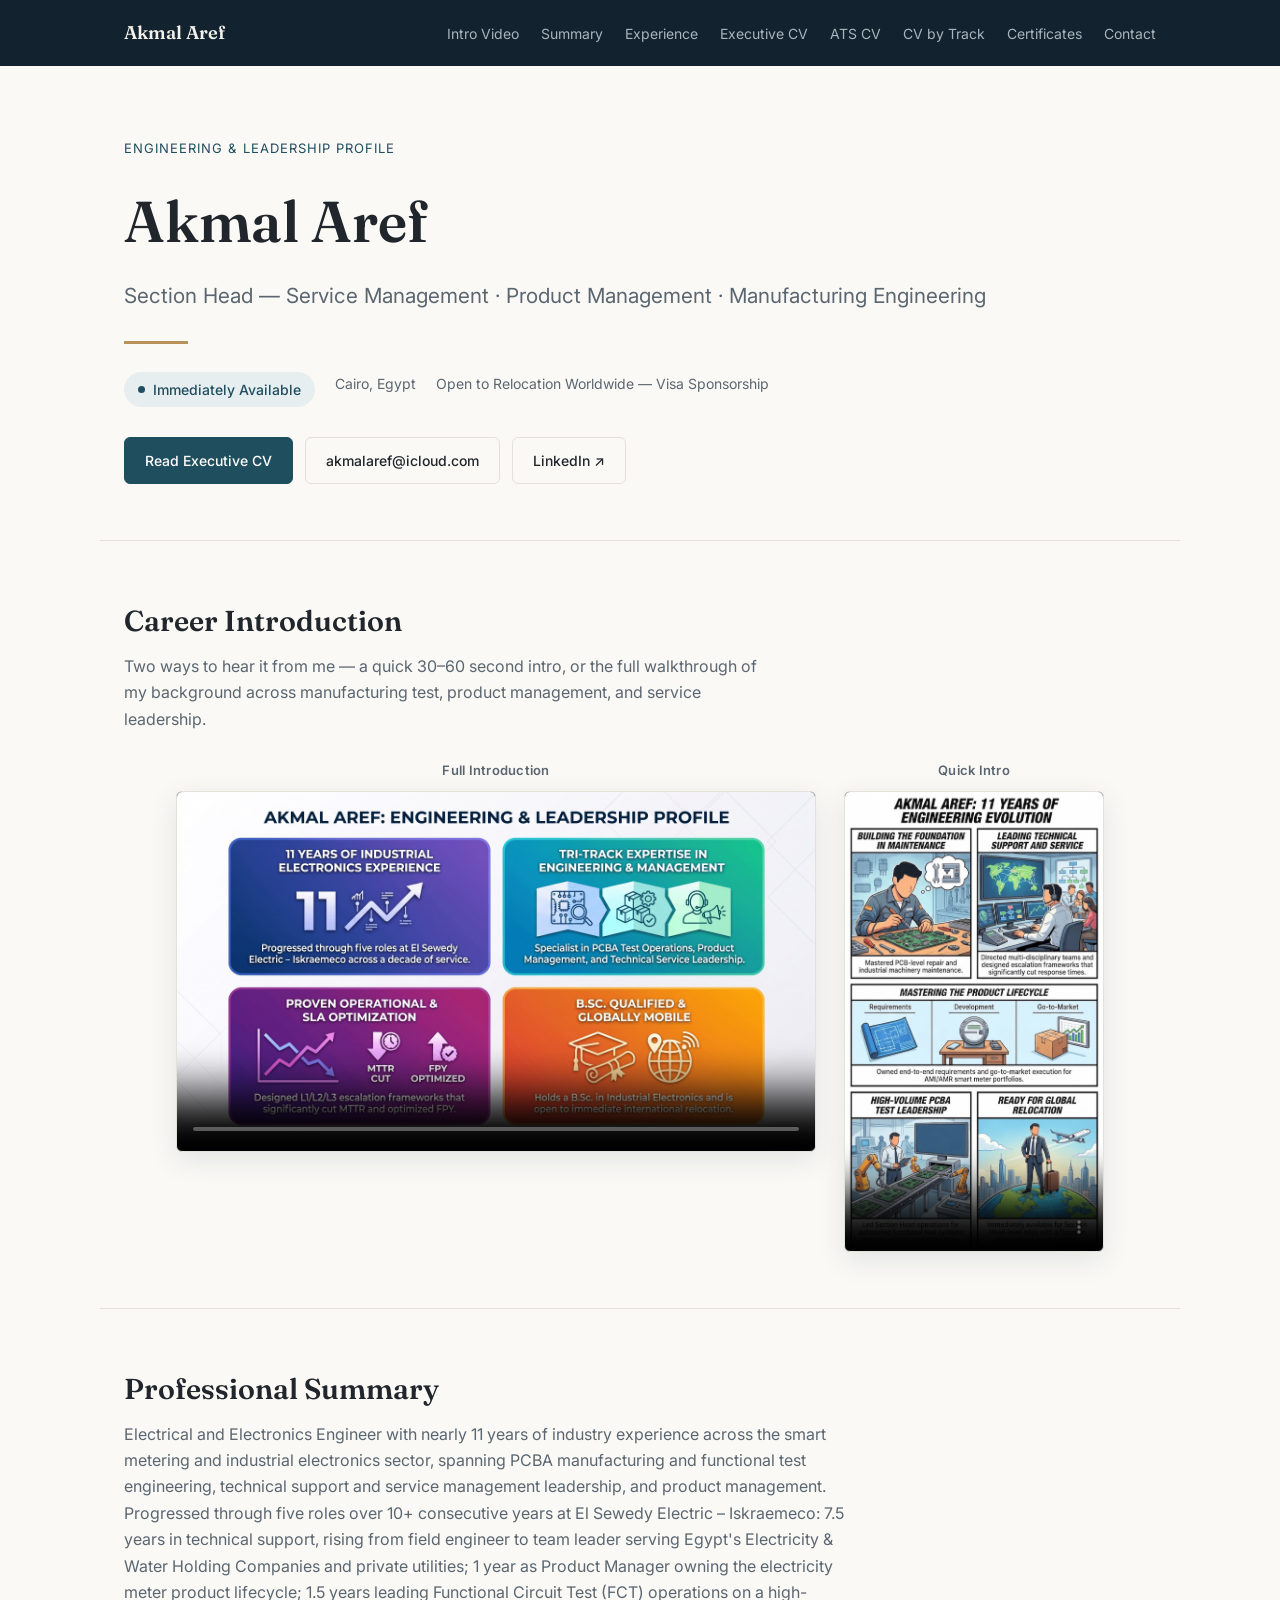
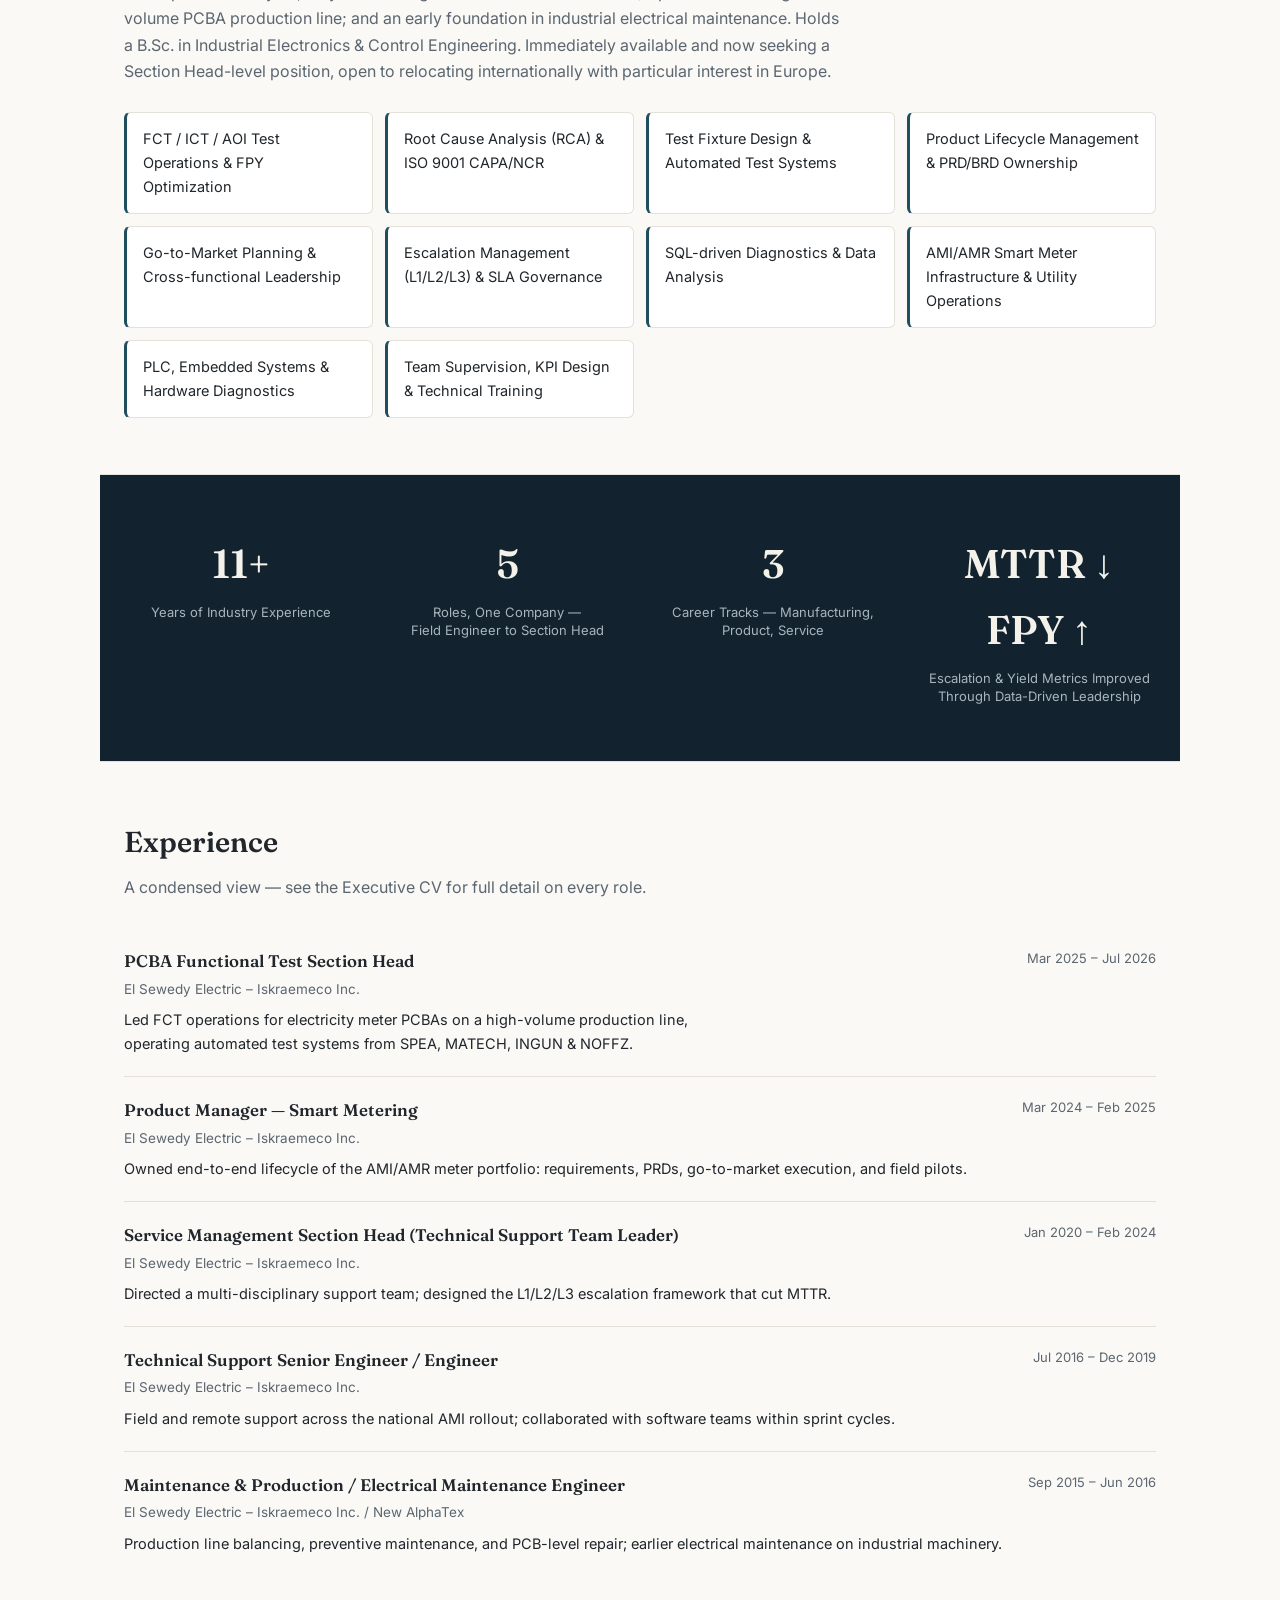
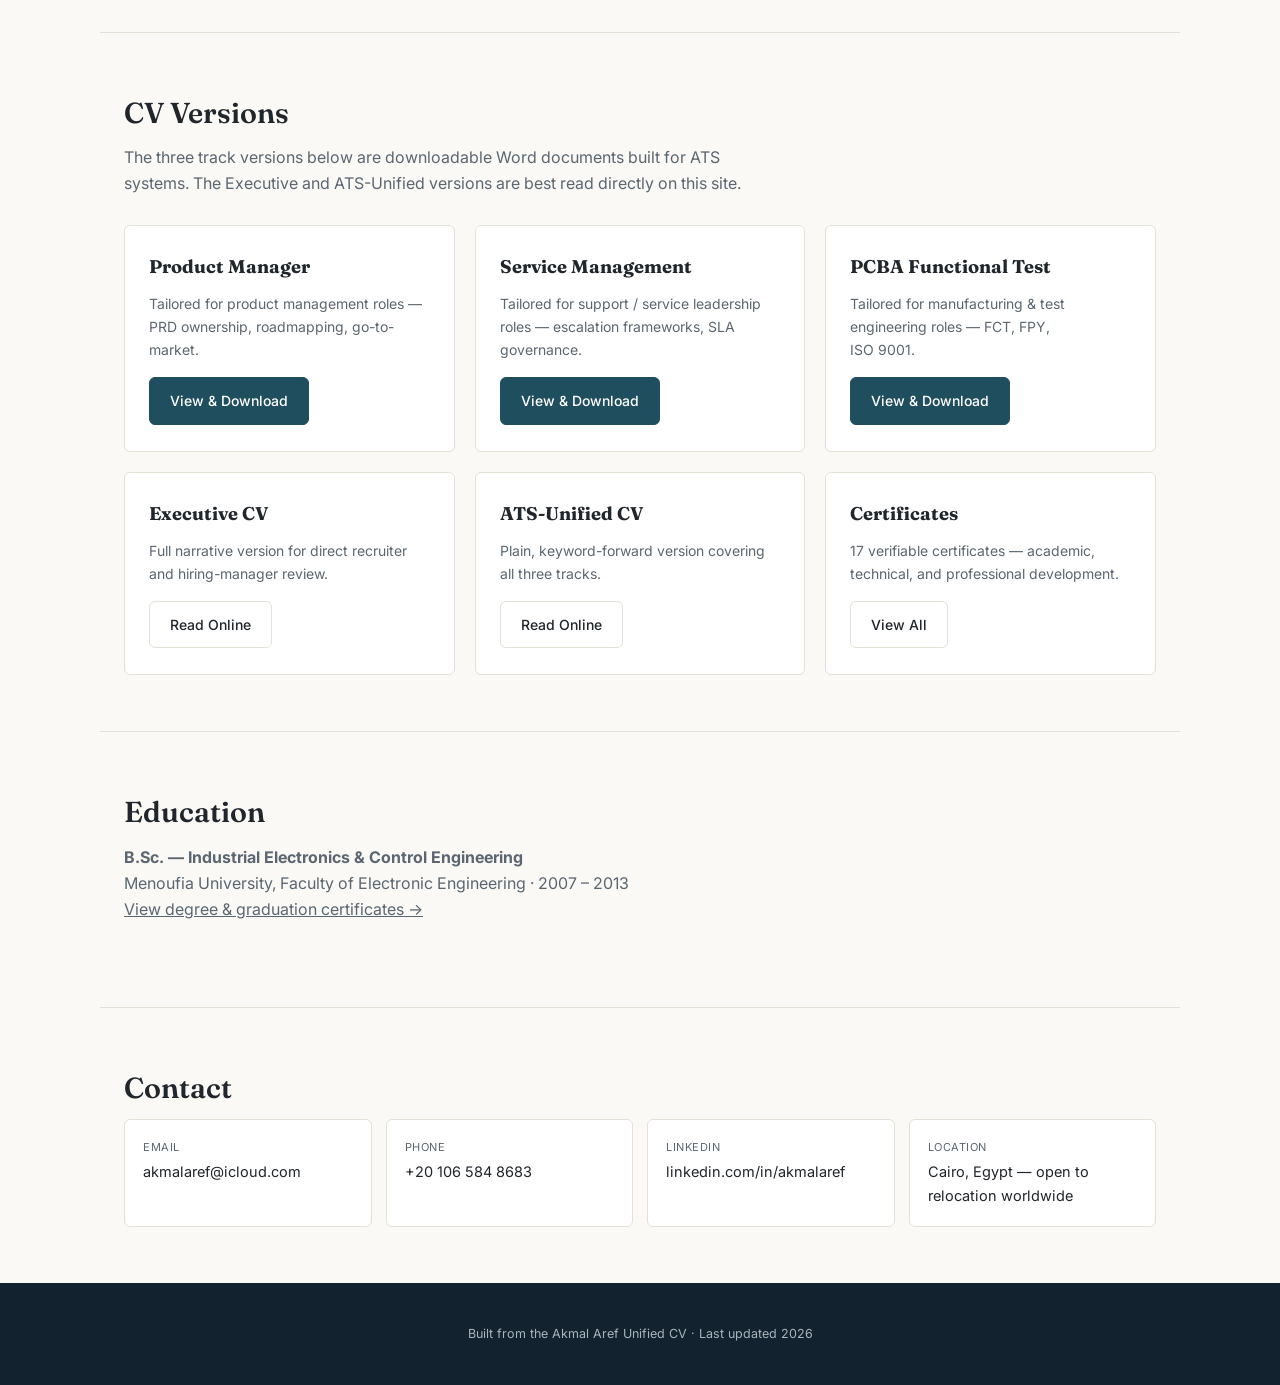
==== commit 66d9ef6d: "Add files via upload" ====
--- a/index.html
+++ b/index.html
@@ -25,6 +25,7 @@
       <a class="nav-brand" href="index.html">Akmal Aref</a>
       <button class="nav-toggle" id="nav-toggle" aria-expanded="false" aria-controls="nav-links">Menu</button>
       <ul class="nav-links" id="nav-links">
+        <li><a href="index.html#intro">Intro Video</a></li>
         <li><a href="index.html#summary">Summary</a></li>
         <li><a href="index.html#experience">Experience</a></li>
         <li><a href="cv/executive.html">Executive CV</a></li>
@@ -42,8 +43,8 @@
   <section class="hero">
     <p class="hero-eyebrow">Engineering &amp; Leadership Profile</p>
     <h1>Akmal Aref</h1>
-    <p class="hero-role">
-      Section Head — Service Management · Product Management · Manufacturing &amp; PCBA Test
+    <p class="hero-role" style="white-space: nowrap;">
+      Section Head — Service Management · Product Management · Manufacturing Engineering
     </p>
     <hr class="hero-divider" />
 
@@ -58,6 +59,59 @@
       <a class="btn btn-primary" href="cv/executive.html">Read Executive CV</a>
       <a class="btn btn-ghost" href="mailto:akmalaref@icloud.com">akmalaref@icloud.com</a>
       <a class="btn btn-ghost" href="https://linkedin.com/in/akmalaref" target="_blank" rel="noopener">LinkedIn ↗</a>
+    </div>
+  </section>
+
+
+  <!-- ============ CAREER INTRODUCTION VIDEOS ============
+       EDIT: two self-hosted videos (not YouTube) — both play directly
+       on the page. The full version is the main landscape video; the
+       short one is a quick vertical/portrait clip next to it.
+
+       WHERE TO PUT YOUR FILES (exact names index.html already expects):
+         documents/video/career-introduction-full.mp4   (landscape, long)
+         documents/video/poster-full.jpg                 (already added ✓)
+         documents/video/career-introduction-short.mp4  (portrait, short)
+         documents/video/poster-short.jpg                (still needed)
+  -->
+  <section class="section video-section" id="intro">
+    <h2 class="section-title">Career Introduction</h2>
+    <p class="section-intro">Two ways to hear it from me — a quick 30&#8211;60&nbsp;second intro, or the full walkthrough of my background across manufacturing test, product management, and service leadership.</p>
+
+    <div class="video-grid">
+
+      <!-- Primary video: full-length, landscape -->
+      <div class="video-item video-item-full">
+        <p class="video-label">Full Introduction</p>
+        <div class="video-frame video-frame-landscape">
+          <video
+            class="intro-video"
+            controls
+            preload="metadata"
+            poster="documents/video/poster-full.jpg">
+            <source src="documents/video/career-introduction-full.mp4" type="video/mp4">
+            Your browser doesn't support embedded video.
+            <a href="documents/video/career-introduction-full.mp4">Download the video instead</a>.
+          </video>
+        </div>
+      </div>
+
+      <!-- Secondary video: short, portrait/vertical -->
+      <div class="video-item video-item-short">
+        <p class="video-label">Quick Intro</p>
+        <div class="video-frame video-frame-portrait">
+          <video
+            class="intro-video"
+            controls
+            preload="metadata"
+            poster="documents/video/poster-short.jpg">
+            <source src="documents/video/career-introduction-short.mp4" type="video/mp4">
+            Your browser doesn't support embedded video.
+            <a href="documents/video/career-introduction-short.mp4">Download the video instead</a>.
+          </video>
+        </div>
+      </div>
+
     </div>
   </section>
 
@@ -94,6 +148,32 @@
   </section>
 
 
+  <!-- ============ CAREER AT A GLANCE (stat strip) ============
+       EDIT: four quick numbers pulled straight from the CV — change
+       the big number, the label under it, or add a 5th <div class="stat">
+       following the same pattern if you want more. -->
+  <section class="section stat-section">
+    <div class="stat-grid">
+      <div class="stat">
+        <p class="stat-number">11+</p>
+        <p class="stat-label">Years of Industry Experience</p>
+      </div>
+      <div class="stat">
+        <p class="stat-number">5</p>
+        <p class="stat-label">Roles, One Company — Field&nbsp;Engineer to Section&nbsp;Head</p>
+      </div>
+      <div class="stat">
+        <p class="stat-number">3</p>
+        <p class="stat-label">Career Tracks — Manufacturing, Product, Service</p>
+      </div>
+      <div class="stat">
+        <p class="stat-number">MTTR&nbsp;↓ FPY&nbsp;↑</p>
+        <p class="stat-label">Escalation &amp; Yield Metrics Improved Through Data-Driven Leadership</p>
+      </div>
+    </div>
+  </section>
+
+
   <!-- ============ EXPERIENCE (condensed) ============
        EDIT: copy one .exp-item block to add a role. Full detail for
        each version lives on the dedicated CV pages, linked below. -->
@@ -108,7 +188,7 @@
           <span class="exp-dates">Mar 2025 – Jul 2026</span>
         </div>
         <p class="exp-org">El Sewedy Electric – Iskraemeco Inc.</p>
-        <p class="exp-line">Led FCT operations for electricity meter PCBAs on a high-volume production line, operating automated test systems from SPEA, MATECH, INGUN &amp; NOFFZ.</p>
+        <p class="exp-line">Led FCT operations for electricity meter PCBAs on a high-volume production line, <br>operating automated test systems from SPEA, MATECH, INGUN &amp; NOFFZ.</p>
       </li>
 
       <li class="exp-item">
@@ -173,7 +253,7 @@
       </a>
       <a class="track-card" href="cv/pcba-test.html">
         <h3>PCBA Functional Test</h3>
-        <p>Tailored for manufacturing &amp; test engineering roles — FCT, FPY, ISO 9001.</p>
+        <p>Tailored for manufacturing &amp; test engineering roles — FCT, FPY, <br>ISO 9001.</p>
         <span class="btn btn-primary">View &amp; Download</span>
       </a>
       <a class="track-card" href="cv/executive.html">
@@ -188,7 +268,7 @@
       </a>
       <a class="track-card" href="certificates.html">
         <h3>Certificates</h3>
-        <p>16 verifiable certificates — academic, technical, and professional development.</p>
+        <p>17 verifiable certificates — academic, technical, and professional development.</p>
         <span class="btn btn-ghost">View All</span>
       </a>
     </div>
--- a/css/site.css
+++ b/css/site.css
@@ -196,6 +196,106 @@
 
 .btn:focus-visible { outline: 2px solid var(--color-gold); outline-offset: 2px; }  /* visible keyboard focus */
 
+/* ---------- Career introduction videos (full + short, side by side) ---------- */
+
+.video-grid {
+  display: flex;
+  flex-wrap: wrap;              /* wraps to stacked on narrow screens */
+  gap: 28px;
+  align-items: flex-start;
+  justify-content: center;
+}
+
+.video-item {
+  display: flex;
+  flex-direction: column;
+  gap: 10px;
+}
+
+.video-item-full {
+  flex: 3 1 480px;              /* takes most of the row on desktop */
+  max-width: 640px;
+}
+
+.video-item-short {
+  flex: 1 1 220px;              /* narrower column for the vertical clip */
+  max-width: 260px;
+}
+
+.video-label {
+  font-family: var(--font-body);
+  font-size: 13px;
+  font-weight: 600;
+  letter-spacing: 0.02em;
+  color: var(--color-text-soft);
+  text-align: center;
+  margin: 0;
+}
+
+.video-frame {
+  border-radius: var(--radius);
+  overflow: hidden;             /* clips the video to the rounded corners */
+  border: 1px solid var(--color-border);
+  box-shadow: 0 8px 28px rgba(18, 35, 47, 0.10);   /* soft lift, matches card shadows elsewhere */
+  background: #000;             /* letterboxing color if the video's aspect ratio doesn't fill the frame */
+}
+
+.intro-video {
+  display: block;
+  width: 100%;
+  height: 100%;
+  object-fit: cover;
+}
+
+/* EDIT: change this ratio if your long video isn't standard widescreen */
+.video-frame-landscape .intro-video { aspect-ratio: 16 / 9; }
+
+/* EDIT: change this ratio if your short clip isn't a typical phone-portrait shape */
+.video-frame-portrait .intro-video { aspect-ratio: 9 / 16; }
+
+/* Stack the two videos full-width once the row gets too narrow to sit side by side */
+@media (max-width: 640px) {
+  .video-item-full, .video-item-short { flex: 1 1 100%; max-width: 420px; }
+}
+
+/* ---------- Career at a glance (stat strip) ---------- */
+
+.stat-section {
+  max-width: none;              /* full-bleed dark band, unlike the paper-colored sections around it */
+  padding: 44px 24px;
+  border-top: none;
+  background: var(--color-bg-deep);
+}
+
+.stat-grid {
+  max-width: var(--max-width);
+  margin: 0 auto;
+  display: grid;
+  grid-template-columns: repeat(4, 1fr);   /* 4 across on desktop */
+  gap: 32px;
+  text-align: center;
+}
+
+.stat-number {
+  font-family: var(--font-display);
+  font-size: clamp(28px, 4vw, 40px);
+  font-weight: 600;
+  color: var(--color-text-on-dark);
+  margin: 0 0 6px;
+}
+
+.stat-label {
+  font-family: var(--font-body);
+  font-size: 13px;
+  color: var(--color-text-on-dark-soft);
+  margin: 0;
+  line-height: 1.4;
+}
+
+@media (max-width: 760px) {
+  .stat-grid { grid-template-columns: repeat(2, 1fr); }   /* 2x2 on tablets/phones */
+}
+
 /* ---------- Generic section wrapper ---------- */
 
 .section {
